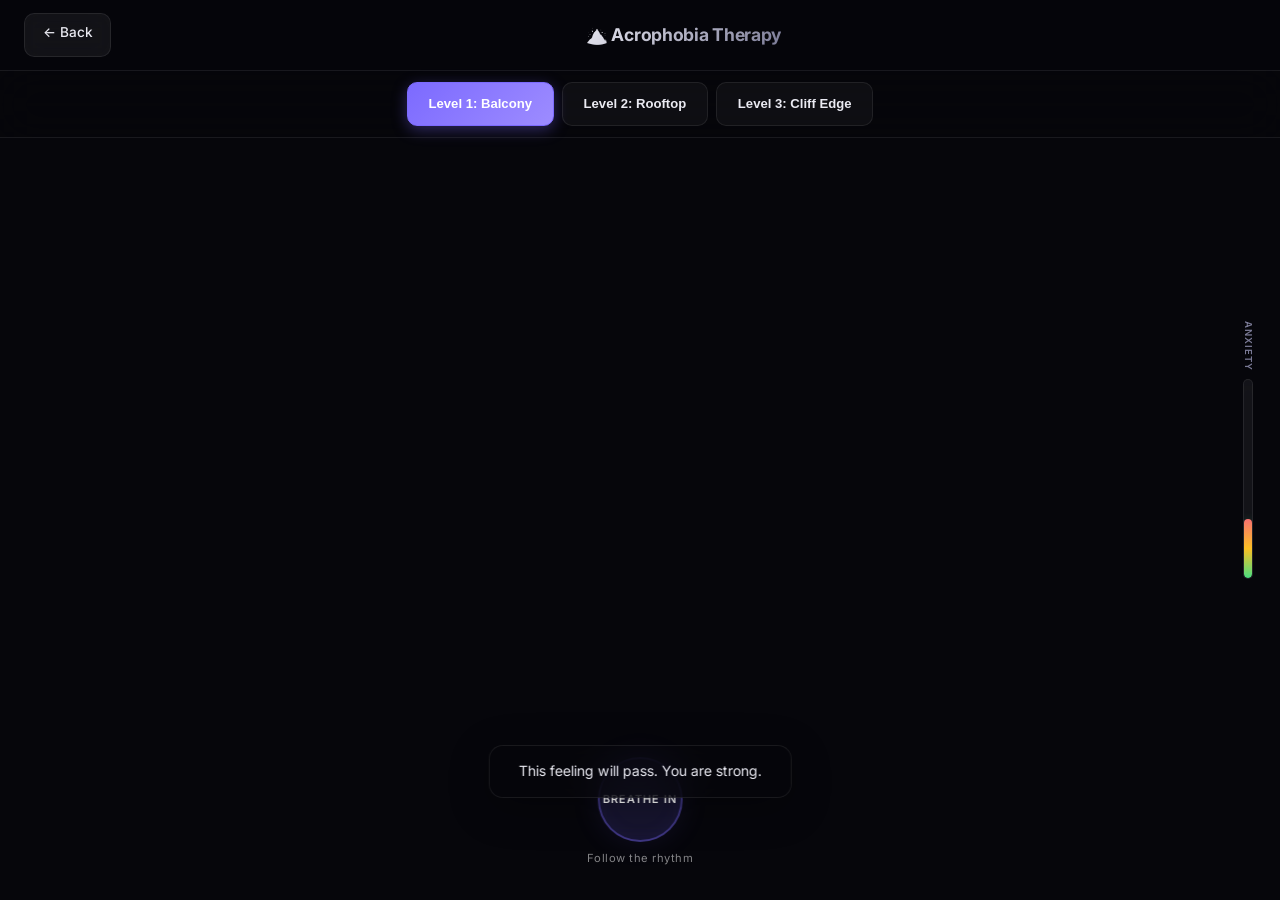
==== acrophobia.html @ 66d3aa43 "Initial commit: PhobiaVR - Premium VR exposure therapy with futuristic UI and extreme fear levels" ====
<!DOCTYPE html>
<html lang="en">
<head>
  <meta charset="UTF-8">
  <meta name="viewport" content="width=device-width, initial-scale=1.0">
  <title>Acrophobia — PhobiaVR</title>
  <script src="https://aframe.io/releases/1.4.2/aframe.min.js"></script>
  <link rel="stylesheet" href="styles.css">
  <link href="https://fonts.googleapis.com/css2?family=Inter:wght@300;400;600;700&display=swap" rel="stylesheet">
</head>
<body>
  <!-- UI Overlay -->
  <div class="scene-ui">
    <div class="scene-header">
      <a href="index.html" class="back-btn">← Back</a>
      <h1>🏔️ Acrophobia Therapy</h1>
      <div></div>
    </div>
    <div class="level-selector">
      <button class="level-btn active" onclick="setLevel(1)">Level 1: Balcony</button>
      <button class="level-btn" onclick="setLevel(2)">Level 2: Rooftop</button>
      <button class="level-btn" onclick="setLevel(3)">Level 3: Cliff Edge</button>
    </div>
  </div>

  <!-- Breathing Guide -->
  <div class="breathing-guide">
    <div class="breath-circle">Breathe In</div>
    <div class="breath-label">Follow the rhythm</div>
  </div>

  <!-- Anxiety Meter -->
  <div class="anxiety-meter">
    <span class="meter-label">Anxiety</span>
    <div class="meter-track">
      <div class="meter-fill" style="height: 30%"></div>
    </div>
  </div>

  <!-- Comfort Message -->
  <div class="comfort-msg" style="opacity: 0;">You're safe here.</div>

  <!-- A-Frame Scene -->
  <a-scene id="vrscene" vr-mode-ui="enabled: true" renderer="antialias: true; precision: medium">
    <!-- Camera -->
    <a-entity id="rig" position="0 1.6 0">
      <a-camera look-controls wasd-controls="acceleration: 20">
        <a-cursor color="#ffa94d" fuse="false" raycaster="far: 100"></a-cursor>
      </a-camera>
    </a-entity>

    <!-- ========== LEVEL 1: Apartment Balcony (low height) ========== -->
    <a-entity id="level1" visible="true">
      <!-- Sky -->
      <a-sky color="#87CEEB"></a-sky>
      <a-light type="ambient" color="#ffffff" intensity="0.7" cast-shadow="false"></a-light>
      <a-light type="directional" position="1 3 2" color="#fffbe0" intensity="1" cast-shadow="true" shadow-mapsize="1024"></a-light>

      <!-- Building the player is on (2nd floor) -->
      <a-box position="0 -1 -1" width="6" height="0.2" depth="4" material="color: #c0a882; roughness: 0.85; metalness: 0; shader: standard"></a-box>
      
      <!-- Balcony railing -->
      <a-box position="0 0 -3" width="6" height="1" depth="0.08" material="color: #555; opacity: 0.8; transparent: true; roughness: 0.4; metalness: 0.6; shader: standard"></a-box>
      <a-cylinder position="-3 0.5 -3" radius="0.03" height="1" material="color: #555"></a-cylinder>
      <a-cylinder position="-2 0.5 -3" radius="0.03" height="1" material="color: #555"></a-cylinder>
      <a-cylinder position="-1 0.5 -3" radius="0.03" height="1" material="color: #555"></a-cylinder>
      <a-cylinder position="0 0.5 -3" radius="0.03" height="1" material="color: #555"></a-cylinder>
      <a-cylinder position="1 0.5 -3" radius="0.03" height="1" material="color: #555"></a-cylinder>
      <a-cylinder position="2 0.5 -3" radius="0.03" height="1" material="color: #555"></a-cylinder>
      <a-cylinder position="3 0.5 -3" radius="0.03" height="1" material="color: #555"></a-cylinder>
      <!-- Top rail -->
      <a-box position="0 1 -3" width="6" height="0.06" depth="0.1" material="color: #555"></a-box>
      
      <!-- Walls behind -->
      <a-box position="0 1.5 1" width="6" height="3" depth="0.2" material="color: #e8dcc8"></a-box>
      <a-box position="-3 1.5 -1" width="0.2" height="3" depth="4" material="color: #e8dcc8"></a-box>
      <a-box position="3 1.5 -1" width="0.2" height="3" depth="4" material="color: #e8dcc8"></a-box>
      
      <!-- Door to inside -->
      <a-box position="-1 1.2 0.9" width="1" height="2.2" depth="0.1" material="color: #8b6f47"></a-box>
      
      <!-- Ground below (2nd floor ~ 5m) -->
      <a-plane position="0 -5 -10" rotation="-90 0 0" width="50" height="50" material="color: #7a9b5a"></a-plane>
      
      <!-- Street below -->
      <a-box position="0 -4.9 -8" width="6" height="0.05" depth="30" material="color: #555"></a-box>
      
      <!-- Opposite building -->
      <a-box position="0 0 -15" width="10" height="12" depth="5" material="color: #d4c4a8"></a-box>
      
      <!-- Trees below -->
      <a-entity position="-4 -3 -6">
        <a-cylinder radius="0.15" height="2" material="color: #6b4c33"></a-cylinder>
        <a-sphere position="0 1.5 0" radius="0.8" material="color: #4a8b3a"></a-sphere>
      </a-entity>
      <a-entity position="4 -3 -8">
        <a-cylinder radius="0.15" height="2" material="color: #6b4c33"></a-cylinder>
        <a-sphere position="0 1.5 0" radius="0.8" material="color: #5a9b4a"></a-sphere>
      </a-entity>
      
      <!-- Balcony plant -->
      <a-entity position="2.5 0 -2.5">
        <a-box width="0.4" height="0.3" depth="0.4" material="color: #8b5a3a"></a-box>
        <a-sphere position="0 0.3 0" radius="0.25" material="color: #3a8b3a"></a-sphere>
      </a-entity>
      
      <a-text value="2nd Floor — Look over the railing gently." 
              position="0 2.5 -2" align="center" color="#ffa94d" scale="0.5 0.5 0.5" face-camera></a-text>
    </a-entity>

    <!-- ========== LEVEL 2: Rooftop (medium height) ========== -->
    <a-entity id="level2" visible="false">
      <!-- Sky -->
      <a-sky color="#6CA6CD"></a-sky>
      <a-light type="ambient" color="#ffffff" intensity="0.6"></a-light>
      <a-light type="directional" position="1 3 2" color="#fffbe0" intensity="0.9"></a-light>
      
      <!-- Wind sound effect (visual indicator) -->
      <a-text value="~ wind ~" position="3 2 -3" color="#88aacc" scale="0.3 0.3 0.3"
              float-anim="amplitude: 0.1; speed: 2000"></a-text>
      
      <!-- Rooftop surface -->
      <a-box position="0 0 0" width="14" height="0.2" depth="14" material="color: #888"></a-box>
      
      <!-- Roof edge (low wall) -->
      <a-box position="0 0.4 -7" width="14" height="0.8" depth="0.3" material="color: #777"></a-box>
      <a-box position="-7 0.4 0" width="0.3" height="0.8" depth="14" material="color: #777"></a-box>
      <a-box position="7 0.4 0" width="0.3" height="0.8" depth="14" material="color: #777"></a-box>
      <a-box position="0 0.4 7" width="14" height="0.8" depth="0.3" material="color: #777"></a-box>
      
      <!-- Roof structures -->
      <a-box position="4 1.5 4" width="2" height="3" depth="2" material="color: #999"></a-box>
      <a-box position="-5 0.8 5" width="3" height="1.6" depth="2" material="color: #aaa"></a-box>
      
      <!-- AC units -->
      <a-box position="3 0.4 2" width="1" height="0.8" depth="0.6" material="color: #bbb"></a-box>
      <a-box position="3 0.4 3.5" width="1" height="0.8" depth="0.6" material="color: #bbb"></a-box>
      
      <!-- City below (30m / ~10 floors) -->
      <a-plane position="0 -30 0" rotation="-90 0 0" width="200" height="200" material="color: #555"></a-plane>
      
      <!-- Surrounding buildings of varying heights -->
      <a-box position="-15 -10 -15" width="8" height="20" depth="8" material="color: #b0a090"></a-box>
      <a-box position="15 -5 -10" width="6" height="25" depth="6" material="color: #a0a0b0"></a-box>
      <a-box position="-10 -15 10" width="7" height="15" depth="7" material="color: #c0b0a0"></a-box>
      <a-box position="12 -8 15" width="9" height="22" depth="8" material="color: #90a0a0"></a-box>
      <a-box position="0 -12 -20" width="10" height="18" depth="6" material="color: #a8a088"></a-box>
      <a-box position="-18 -5 0" width="6" height="25" depth="10" material="color: #b8b098"></a-box>
      
      <!-- Cars far below (tiny) -->
      <a-box position="2 -29.5 -12" width="0.4" height="0.2" depth="0.8" material="color: #cc3333"></a-box>
      <a-box position="3 -29.5 -14" width="0.4" height="0.2" depth="0.8" material="color: #3333cc"></a-box>
      <a-box position="1 -29.5 -16" width="0.4" height="0.2" depth="0.8" material="color: #ffffff"></a-box>
      
      <a-text value="10th Floor Rooftop — Walk to the edge slowly." 
              position="0 2.5 -3" align="center" color="#ffa94d" scale="0.5 0.5 0.5" face-camera></a-text>
    </a-entity>

    <!-- ========== LEVEL 3: Mountain Cliff Edge ========== -->
    <a-entity id="level3" visible="false">
      <!-- Sky with clouds -->
      <a-sky color="#4a8fe7"></a-sky>
      
      <!-- Sun -->
      <a-light type="directional" position="2 5 3" color="#fff8e0" intensity="1"></a-light>
      <a-light type="ambient" color="#8ac" intensity="0.4"></a-light>

      <!-- Clouds -->
      <a-entity position="-10 -10 -30">
        <a-sphere radius="4" material="color: #fff; opacity: 0.6; transparent: true"></a-sphere>
        <a-sphere position="3 0.5 0" radius="3" material="color: #fff; opacity: 0.5; transparent: true"></a-sphere>
        <a-sphere position="-2 -0.5 1" radius="3.5" material="color: #fff; opacity: 0.5; transparent: true"></a-sphere>
      </a-entity>
      <a-entity position="20 -5 -40">
        <a-sphere radius="5" material="color: #fff; opacity: 0.4; transparent: true"></a-sphere>
        <a-sphere position="4 1 0" radius="3.5" material="color: #fff; opacity: 0.4; transparent: true"></a-sphere>
      </a-entity>
      <a-entity position="-25 5 -50" float-anim="amplitude: 1; speed: 8000">
        <a-sphere radius="6" material="color: #fff; opacity: 0.3; transparent: true"></a-sphere>
        <a-sphere position="5 0 2" radius="4" material="color: #fff; opacity: 0.3; transparent: true"></a-sphere>
      </a-entity>
      
      <!-- Cliff surface (the ground you stand on) -->
      <a-box position="0 -0.5 3" width="8" height="1" depth="8" material="color: #8a7a5a"></a-box>
      <a-box position="1 -1.5 4" width="6" height="2" depth="5" material="color: #7a6a4a"></a-box>
      <a-box position="-1 -3 5" width="10" height="5" depth="6" material="color: #6a5a3a"></a-box>
      
      <!-- Cliff edge — drops off sharply -->
      <a-box position="0 -1 -0.5" width="8" height="0.5" depth="1" material="color: #8a7a5a" 
             geometry="primitive: box"></a-box>
      
      <!-- Cliff face going down -->
      <a-box position="0 -50 -2" width="10" height="100" depth="2" material="color: #6a5a3a"></a-box>
      
      <!-- Valley far below -->
      <a-plane position="0 -100 -30" rotation="-90 0 0" width="300" height="300" 
               material="color: #3a6b2a"></a-plane>
      
      <!-- River at bottom -->
      <a-plane position="5 -99.5 -30" rotation="-90 0 0" width="8" height="200" 
               material="color: #4499bb; opacity: 0.8; transparent: true"></a-plane>
      
      <!-- Distant mountains -->
      <a-cone position="-40 -60 -80" radius-bottom="30" height="60" material="color: #5a6a5a"></a-cone>
      <a-cone position="30 -50 -100" radius-bottom="40" height="80" material="color: #4a5a4a"></a-cone>
      <a-cone position="-10 -40 -120" radius-bottom="50" height="100" material="color: #6a7a6a"></a-cone>
      <a-cone position="60 -55 -90" radius-bottom="35" height="70" material="color: #5a6a5a"></a-cone>
      
      <!-- Snow caps -->
      <a-cone position="-40 -35 -80" radius-bottom="12" height="10" material="color: #fff"></a-cone>
      <a-cone position="30 -15 -100" radius-bottom="15" height="12" material="color: #fff"></a-cone>
      <a-cone position="-10 5 -120" radius-bottom="18" height="15" material="color: #fff"></a-cone>
      
      <!-- Small rocks on cliff -->
      <a-sphere position="-2 0.1 2" radius="0.2" material="color: #999"></a-sphere>
      <a-sphere position="1.5 0.1 4" radius="0.3" material="color: #888"></a-sphere>
      <a-sphere position="-3 0.1 5" radius="0.15" material="color: #aaa"></a-sphere>
      
      <!-- Birds in the distance -->
      <a-text value="v" position="-5 10 -20" color="#333" scale="0.5 0.5 0.5"
              float-anim="amplitude: 0.5; speed: 4000"></a-text>
      <a-text value="v" position="-3 12 -25" color="#333" scale="0.4 0.4 0.4"
              float-anim="amplitude: 0.3; speed: 3500"></a-text>
      
      <!-- Wind indicator -->
      <a-text value="≈ strong wind ≈" position="3 2 1" color="#aaccee" scale="0.3 0.3 0.3"
              float-anim="amplitude: 0.2; speed: 1500"></a-text>
      
      <a-text value="Mountain Cliff — 300m above the valley.\nYou're safe. Look down when ready." 
              position="0 3 0" align="center" color="#ffa94d" scale="0.5 0.5 0.5" face-camera></a-text>
    </a-entity>
  </a-scene>

  <script src="shared.js"></script>
  <script>
    function setLevel(num) {
      document.getElementById('level1').setAttribute('visible', num === 1);
      document.getElementById('level2').setAttribute('visible', num === 2);
      document.getElementById('level3').setAttribute('visible', num === 3);

      const rig = document.getElementById('rig');
      if (num === 1) rig.setAttribute('position', '0 1.6 0');
      if (num === 2) rig.setAttribute('position', '0 1.8 0');
      if (num === 3) rig.setAttribute('position', '0 1.6 4');

      document.querySelectorAll('.level-btn').forEach((btn, i) => {
        btn.classList.toggle('active', i === num - 1);
      });
      showComfortMessage();
    }

    window.addEventListener('load', () => {
      initPhobiaScene();
      initVRPhobiaApp();
      setLevel(1);
    });
  </script>
</body>
</html>
---- styles.css ----
/* ============================================
   PhobiaVR — Premium Styles
   Ultra-Realistic with Glassmorphism & Animations
   ============================================ */

*, *::before, *::after {
  margin: 0;
  padding: 0;
  box-sizing: border-box;
}

:root {
  --bg: #06060b;
  --surface: rgba(18, 18, 30, 0.7);
  --surface-solid: #12121e;
  --border: rgba(255, 255, 255, 0.06);
  --border-hover: rgba(255, 255, 255, 0.12);
  --text: #eaeaf2;
  --text-dim: #7a7a96;
  --accent: #7c6aff;
  --accent-light: #9d8cff;
  --accent-glow: rgba(124, 106, 255, 0.35);
  --accent-glow-strong: rgba(124, 106, 255, 0.6);
  --social: #ff6b9d;
  --social-glow: rgba(255, 107, 157, 0.3);
  --acro: #ffa94d;
  --acro-glow: rgba(255, 169, 77, 0.3);
  --aqua: #4dc9f6;
  --aqua-glow: rgba(77, 201, 246, 0.3);
  --nycto: #a78bfa;
  --nycto-glow: rgba(167, 139, 250, 0.3);
  --easy: #4ade80;
  --medium: #fbbf24;
  --hard: #f87171;
  --glass-bg: rgba(14, 14, 24, 0.55);
  --glass-border: rgba(255, 255, 255, 0.08);
  --card-radius: 20px;
  --transition-smooth: cubic-bezier(0.25, 0.46, 0.45, 0.94);
  --transition-bounce: cubic-bezier(0.68, -0.55, 0.265, 1.55);
}

html {
  scroll-behavior: smooth;
}

body {
  font-family: 'Inter', -apple-system, BlinkMacSystemFont, sans-serif;
  background: var(--bg);
  color: var(--text);
  line-height: 1.6;
  overflow-x: hidden;
  -webkit-font-smoothing: antialiased;
  -moz-osx-font-smoothing: grayscale;
}

a {
  color: var(--accent-light);
  text-decoration: none;
  transition: color 0.3s var(--transition-smooth);
}

a:hover {
  color: #fff;
  text-shadow: 0 0 15px var(--accent-glow);
}

/* ---- Particle Canvas ---- */
#particles-canvas {
  position: fixed;
  top: 0;
  left: 0;
  width: 100%;
  height: 100%;
  z-index: 0;
  pointer-events: none;
}

/* ---- Loading Screen ---- */
.loading-screen {
  position: fixed;
  inset: 0;
  z-index: 10000;
  background: var(--bg);
  display: flex;
  flex-direction: column;
  align-items: center;
  justify-content: center;
  transition: opacity 0.8s ease, visibility 0.8s ease;
}

.loading-screen.hidden {
  opacity: 0;
  visibility: hidden;
  pointer-events: none;
}

.loading-spinner {
  width: 48px;
  height: 48px;
  border: 3px solid var(--border);
  border-top-color: var(--accent);
  border-radius: 50%;
  animation: spin 0.8s linear infinite;
}

.loading-text {
  margin-top: 1.2rem;
  color: var(--text-dim);
  font-size: 0.9rem;
  font-weight: 500;
  letter-spacing: 2px;
  text-transform: uppercase;
  animation: loadingPulse 1.5s ease-in-out infinite;
}

@keyframes spin { to { transform: rotate(360deg); } }
@keyframes loadingPulse {
  0%, 100% { opacity: 0.4; }
  50% { opacity: 1; }
}

/* ---- App Container ---- */
.app {
  position: relative;
  z-index: 1;
}

/* ---- Hero ---- */
.hero {
  position: relative;
  min-height: 100vh;
  display: flex;
  align-items: center;
  justify-content: center;
  text-align: center;
  overflow: hidden;
}

.hero-bg {
  position: absolute;
  inset: 0;
  background:
    radial-gradient(ellipse at 20% 50%, rgba(124,106,255,0.12) 0%, transparent 55%),
    radial-gradient(ellipse at 80% 50%, rgba(255,107,157,0.08) 0%, transparent 55%),
    radial-gradient(ellipse at 50% 80%, rgba(77,201,246,0.08) 0%, transparent 55%),
    radial-gradient(circle at 50% 50%, rgba(124,106,255,0.04) 0%, transparent 80%);
  animation: heroPulse 10s ease-in-out infinite alternate;
}

.hero-bg::before {
  content: '';
  position: absolute;
  inset: 0;
  background: 
    conic-gradient(from 0deg at 30% 30%, transparent 0deg, rgba(124,106,255,0.03) 60deg, transparent 120deg),
    conic-gradient(from 180deg at 70% 70%, transparent 0deg, rgba(255,107,157,0.03) 60deg, transparent 120deg);
  animation: heroPulse 15s ease-in-out infinite alternate-reverse;
}

.hero-bg::after {
  content: '';
  position: absolute;
  top: -50%;
  left: -50%;
  width: 200%;
  height: 200%;
  background: radial-gradient(circle at center, transparent 30%, var(--bg) 70%);
  pointer-events: none;
}

@keyframes heroPulse {
  0% { opacity: 0.5; transform: scale(1) rotate(0deg); }
  50% { opacity: 0.8; }
  100% { opacity: 1; transform: scale(1.08) rotate(1deg); }
}

/* Floating orbs in hero */
.hero-orb {
  position: absolute;
  border-radius: 50%;
  filter: blur(60px);
  opacity: 0;
  animation: orbFloat 8s ease-in-out infinite;
}

.hero-orb:nth-child(1) {
  width: 300px;
  height: 300px;
  background: var(--accent);
  top: 20%;
  left: 10%;
  animation-delay: 0s;
  animation-duration: 12s;
}

.hero-orb:nth-child(2) {
  width: 200px;
  height: 200px;
  background: var(--social);
  top: 60%;
  right: 15%;
  animation-delay: 2s;
  animation-duration: 10s;
}

.hero-orb:nth-child(3) {
  width: 250px;
  height: 250px;
  background: var(--aqua);
  bottom: 20%;
  left: 30%;
  animation-delay: 4s;
  animation-duration: 14s;
}

@keyframes orbFloat {
  0%, 100% { opacity: 0.06; transform: translateY(0) scale(1); }
  25% { opacity: 0.1; transform: translateY(-30px) scale(1.1); }
  50% { opacity: 0.08; transform: translateY(-10px) scale(0.95); }
  75% { opacity: 0.12; transform: translateY(-40px) scale(1.05); }
}

.hero-content {
  position: relative;
  z-index: 2;
  max-width: 750px;
  padding: 2rem;
}

.hero-title {
  font-size: clamp(3rem, 7vw, 5rem);
  font-weight: 800;
  letter-spacing: -3px;
  margin-bottom: 0.5rem;
  line-height: 1.1;
  opacity: 0;
  transform: translateY(30px);
  animation: heroFadeUp 1s var(--transition-smooth) 0.3s forwards;
}

.accent {
  background: linear-gradient(135deg, var(--accent) 0%, var(--accent-light) 50%, #c4b5fd 100%);
  -webkit-background-clip: text;
  -webkit-text-fill-color: transparent;
  background-clip: text;
  text-shadow: none;
  position: relative;
}

.accent::after {
  content: 'VR';
  position: absolute;
  left: 0;
  top: 0;
  background: linear-gradient(135deg, var(--accent) 0%, var(--accent-light) 50%, #c4b5fd 100%);
  -webkit-background-clip: text;
  -webkit-text-fill-color: transparent;
  background-clip: text;
  filter: blur(20px);
  opacity: 0.5;
  z-index: -1;
}

.hero-badge {
  display: inline-flex;
  align-items: center;
  gap: 0.5rem;
  padding: 0.4rem 1rem;
  border-radius: 999px;
  background: rgba(124, 106, 255, 0.1);
  border: 1px solid rgba(124, 106, 255, 0.2);
  font-size: 0.8rem;
  font-weight: 600;
  color: var(--accent-light);
  margin-bottom: 1.5rem;
  opacity: 0;
  transform: translateY(20px);
  animation: heroFadeUp 0.8s var(--transition-smooth) 0.1s forwards;
  letter-spacing: 1px;
  text-transform: uppercase;
}

.hero-badge .dot {
  width: 6px;
  height: 6px;
  border-radius: 50%;
  background: var(--easy);
  animation: dotPulse 2s ease-in-out infinite;
}

@keyframes dotPulse {
  0%, 100% { opacity: 0.5; transform: scale(1); }
  50% { opacity: 1; transform: scale(1.3); }
}

.hero-subtitle {
  font-size: clamp(1.1rem, 2.5vw, 1.5rem);
  font-weight: 300;
  color: var(--text-dim);
  margin-bottom: 1.5rem;
  opacity: 0;
  transform: translateY(30px);
  animation: heroFadeUp 1s var(--transition-smooth) 0.5s forwards;
}

.hero-desc {
  font-size: 1.05rem;
  color: var(--text-dim);
  max-width: 520px;
  margin: 0 auto 2.5rem;
  line-height: 1.8;
  opacity: 0;
  transform: translateY(30px);
  animation: heroFadeUp 1s var(--transition-smooth) 0.7s forwards;
}

.scroll-hint {
  color: var(--accent-light);
  font-weight: 600;
  font-size: 0.9rem;
  letter-spacing: 1px;
  opacity: 0;
  animation: heroFadeUp 1s var(--transition-smooth) 0.9s forwards, bounce 2.5s ease-in-out 2s infinite;
  display: inline-flex;
  flex-direction: column;
  align-items: center;
  gap: 0.5rem;
}

.scroll-hint::after {
  content: '';
  width: 1px;
  height: 40px;
  background: linear-gradient(to bottom, var(--accent), transparent);
  animation: scrollLine 2s ease-in-out infinite;
}

@keyframes scrollLine {
  0% { transform: scaleY(0); transform-origin: top; }
  50% { transform: scaleY(1); transform-origin: top; }
  50.1% { transform: scaleY(1); transform-origin: bottom; }
  100% { transform: scaleY(0); transform-origin: bottom; }
}

@keyframes heroFadeUp {
  to { opacity: 1; transform: translateY(0); }
}

@keyframes bounce {
  0%, 100% { transform: translateY(0); }
  50% { transform: translateY(12px); }
}

/* ---- Section Transitions ---- */
.reveal {
  opacity: 0;
  transform: translateY(40px);
  transition: opacity 0.8s var(--transition-smooth), transform 0.8s var(--transition-smooth);
}

.reveal.visible {
  opacity: 1;
  transform: translateY(0);
}

.reveal-delay-1 { transition-delay: 0.1s; }
.reveal-delay-2 { transition-delay: 0.2s; }
.reveal-delay-3 { transition-delay: 0.3s; }
.reveal-delay-4 { transition-delay: 0.4s; }

/* ---- Sessions ---- */
.sessions {
  padding: 5rem 2rem 4rem;
  max-width: 1200px;
  margin: 0 auto;
  text-align: center;
  position: relative;
}

.section-title {
  font-size: clamp(1.8rem, 4vw, 2.5rem);
  font-weight: 800;
  margin-bottom: 0.5rem;
  letter-spacing: -1px;
  background: linear-gradient(135deg, var(--text) 0%, var(--text-dim) 100%);
  -webkit-background-clip: text;
  -webkit-text-fill-color: transparent;
  background-clip: text;
}

.section-desc {
  color: var(--text-dim);
  margin-bottom: 3.5rem;
  font-size: 1.05rem;
  max-width: 500px;
  margin-left: auto;
  margin-right: auto;
}

.card-grid {
  display: grid;
  grid-template-columns: repeat(auto-fit, minmax(280px, 1fr));
  gap: 1.5rem;
}

/* ---- Cards Glassmorphism ---- */
.card {
  background: var(--glass-bg);
  backdrop-filter: blur(20px);
  -webkit-backdrop-filter: blur(20px);
  border: 1px solid var(--glass-border);
  border-radius: var(--card-radius);
  padding: 2rem 1.5rem;
  text-align: left;
  cursor: pointer;
  transition: 
    transform 0.4s var(--transition-smooth), 
    box-shadow 0.4s var(--transition-smooth), 
    border-color 0.4s var(--transition-smooth),
    background 0.4s var(--transition-smooth);
  position: relative;
  overflow: hidden;
}

.card::before {
  content: '';
  position: absolute;
  top: 0;
  left: 0;
  right: 0;
  height: 2px;
  border-radius: var(--card-radius) var(--card-radius) 0 0;
  opacity: 0.8;
  transition: opacity 0.4s ease, height 0.4s ease;
}

.card::after {
  content: '';
  position: absolute;
  top: 0;
  left: 0;
  right: 0;
  bottom: 0;
  border-radius: var(--card-radius);
  opacity: 0;
  transition: opacity 0.5s ease;
  pointer-events: none;
}

.card-social::before { background: linear-gradient(90deg, var(--social), #ff8fb8); }
.card-acro::before { background: linear-gradient(90deg, var(--acro), #ffcc80); }
.card-aqua::before { background: linear-gradient(90deg, var(--aqua), #80ddff); }
.card-nycto::before { background: linear-gradient(90deg, var(--nycto), #c4b5fd); }

.card-social::after { background: radial-gradient(ellipse at top, var(--social-glow), transparent 70%); }
.card-acro::after { background: radial-gradient(ellipse at top, var(--acro-glow), transparent 70%); }
.card-aqua::after { background: radial-gradient(ellipse at top, var(--aqua-glow), transparent 70%); }
.card-nycto::after { background: radial-gradient(ellipse at top, var(--nycto-glow), transparent 70%); }

.card:hover {
  transform: translateY(-8px) scale(1.02);
  background: rgba(22, 22, 38, 0.8);
}

.card:hover::before { height: 3px; opacity: 1; }
.card:hover::after { opacity: 0.15; }

.card-social:hover { 
  border-color: rgba(255, 107, 157, 0.3);
  box-shadow: 0 20px 60px rgba(255, 107, 157, 0.15), 0 0 0 1px rgba(255, 107, 157, 0.1);
}
.card-acro:hover { 
  border-color: rgba(255, 169, 77, 0.3);
  box-shadow: 0 20px 60px rgba(255, 169, 77, 0.15), 0 0 0 1px rgba(255, 169, 77, 0.1);
}
.card-aqua:hover { 
  border-color: rgba(77, 201, 246, 0.3);
  box-shadow: 0 20px 60px rgba(77, 201, 246, 0.15), 0 0 0 1px rgba(77, 201, 246, 0.1);
}
.card-nycto:hover { 
  border-color: rgba(167, 139, 250, 0.3);
  box-shadow: 0 20px 60px rgba(167, 139, 250, 0.15), 0 0 0 1px rgba(167, 139, 250, 0.1);
}

.card .card-shine {
  position: absolute;
  top: -150%;
  left: -150%;
  width: 200%;
  height: 200%;
  background: linear-gradient(
    45deg,
    transparent 40%,
    rgba(255, 255, 255, 0.03) 45%,
    rgba(255, 255, 255, 0.05) 50%,
    rgba(255, 255, 255, 0.03) 55%,
    transparent 60%
  );
  transition: transform 0.6s ease;
  pointer-events: none;
  z-index: 1;
}

.card:hover .card-shine { transform: translate(50%, 50%); }

.card-icon {
  font-size: 2.5rem;
  margin-bottom: 1rem;
  display: inline-block;
  transition: transform 0.4s var(--transition-bounce);
}

.card:hover .card-icon { transform: scale(1.2) rotate(-5deg); }

.card h3 {
  font-size: 1.35rem;
  font-weight: 700;
  margin-bottom: 0.5rem;
  letter-spacing: -0.3px;
  position: relative;
  z-index: 2;
}

.card > p {
  color: var(--text-dim);
  font-size: 0.92rem;
  margin-bottom: 1.2rem;
  line-height: 1.7;
  position: relative;
  z-index: 2;
}

.card-levels {
  display: flex;
  flex-direction: column;
  gap: 0.4rem;
  margin-bottom: 1.5rem;
  position: relative;
  z-index: 2;
}

.level {
  font-size: 0.78rem;
  font-weight: 600;
  padding: 0.3rem 0.7rem;
  border-radius: 8px;
  display: inline-block;
  width: fit-content;
  transition: transform 0.3s ease;
}

.card:hover .level { transform: translateX(4px); }

.level.easy { background: rgba(74,222,128,0.1); color: var(--easy); border: 1px solid rgba(74,222,128,0.15); }
.level.medium { background: rgba(251,191,36,0.1); color: var(--medium); border: 1px solid rgba(251,191,36,0.15); }
.level.hard { background: rgba(248,113,113,0.1); color: var(--hard); border: 1px solid rgba(248,113,113,0.15); }

.card-btn {
  position: relative;
  z-index: 2;
  background: linear-gradient(135deg, var(--accent) 0%, var(--accent-light) 100%);
  color: #fff;
  border: none;
  padding: 0.75rem 1.6rem;
  border-radius: 12px;
  font-size: 0.92rem;
  font-weight: 600;
  cursor: pointer;
  transition: all 0.3s var(--transition-smooth);
  letter-spacing: 0.3px;
  overflow: hidden;
}

.card-btn:hover {
  transform: scale(1.05);
  box-shadow: 0 8px 25px var(--accent-glow);
}

.card-btn:active { transform: scale(0.98); }

/* ---- Info ---- */
.info {
  padding: 5rem 2rem;
  max-width: 1000px;
  margin: 0 auto;
  text-align: center;
}

.info h2 {
  font-size: clamp(1.8rem, 4vw, 2.2rem);
  margin-bottom: 3rem;
  font-weight: 800;
  letter-spacing: -1px;
}

.info-grid {
  display: grid;
  grid-template-columns: repeat(auto-fit, minmax(200px, 1fr));
  gap: 1.5rem;
}

.info-item {
  background: var(--glass-bg);
  backdrop-filter: blur(15px);
  -webkit-backdrop-filter: blur(15px);
  border: 1px solid var(--glass-border);
  border-radius: 16px;
  padding: 2rem 1.5rem;
  transition: transform 0.4s var(--transition-smooth), box-shadow 0.4s var(--transition-smooth), border-color 0.3s ease;
}

.info-item:hover {
  transform: translateY(-5px);
  border-color: var(--border-hover);
  box-shadow: 0 15px 40px rgba(0, 0, 0, 0.3);
}

.info-num {
  width: 44px;
  height: 44px;
  background: linear-gradient(135deg, var(--accent), var(--accent-light));
  color: #fff;
  border-radius: 50%;
  display: flex;
  align-items: center;
  justify-content: center;
  font-weight: 700;
  margin: 0 auto 1.2rem;
  font-size: 1rem;
  box-shadow: 0 4px 15px var(--accent-glow);
}

.info-item h4 {
  margin-bottom: 0.5rem;
  font-size: 1.05rem;
  font-weight: 700;
}

.info-item p {
  color: var(--text-dim);
  font-size: 0.88rem;
  line-height: 1.7;
}

/* ---- Quest Support Box ---- */
.quest-box {
  margin-top: 3rem;
  padding: 2rem;
  background: var(--glass-bg);
  backdrop-filter: blur(15px);
  -webkit-backdrop-filter: blur(15px);
  border: 1px solid rgba(124, 106, 255, 0.15);
  border-radius: 16px;
  text-align: center;
  position: relative;
  overflow: hidden;
}

.quest-box::before {
  content: '';
  position: absolute;
  inset: 0;
  background: radial-gradient(ellipse at center top, var(--accent-glow), transparent 70%);
  opacity: 0.1;
}

.quest-box h3 {
  margin-bottom: 0.7rem;
  font-size: 1.2rem;
  position: relative;
}

.quest-box p {
  color: var(--text-dim);
  font-size: 0.95rem;
  line-height: 1.7;
  position: relative;
}

.quest-box .quest-subtitle {
  margin-top: 1rem;
  font-size: 0.85rem;
  color: var(--text-dim);
  opacity: 0.7;
}

/* ---- Footer ---- */
footer {
  text-align: center;
  padding: 2.5rem;
  color: var(--text-dim);
  font-size: 0.85rem;
  border-top: 1px solid var(--border);
  background: rgba(6, 6, 11, 0.8);
}

footer a {
  color: var(--accent-light);
  font-weight: 500;
}

/* ============================================
   VR Scene Page Styles — Glassmorphism UI
   ============================================ */

.scene-ui {
  position: fixed;
  top: 0;
  left: 0;
  width: 100%;
  z-index: 999;
  pointer-events: none;
}

.scene-header {
  display: flex;
  align-items: center;
  justify-content: space-between;
  padding: 0.8rem 1.5rem;
  background: rgba(6, 6, 11, 0.6);
  backdrop-filter: blur(20px);
  -webkit-backdrop-filter: blur(20px);
  border-bottom: 1px solid var(--glass-border);
  pointer-events: auto;
  animation: slideDown 0.6s var(--transition-smooth) forwards;
}

@keyframes slideDown {
  from { opacity: 0; transform: translateY(-100%); }
  to { opacity: 1; transform: translateY(0); }
}

.scene-header h1 {
  font-size: 1.1rem;
  font-weight: 700;
  letter-spacing: -0.3px;
  background: linear-gradient(135deg, var(--text), var(--text-dim));
  -webkit-background-clip: text;
  -webkit-text-fill-color: transparent;
  background-clip: text;
}

.scene-header .back-btn {
  background: rgba(255,255,255,0.06);
  color: var(--text);
  border: 1px solid var(--glass-border);
  padding: 0.5rem 1.1rem;
  border-radius: 10px;
  font-size: 0.85rem;
  font-weight: 500;
  cursor: pointer;
  text-decoration: none;
  transition: all 0.3s var(--transition-smooth);
  backdrop-filter: blur(10px);
}

.scene-header .back-btn:hover {
  background: rgba(255,255,255,0.12);
  border-color: rgba(255,255,255,0.15);
  transform: translateX(-2px);
}

.level-selector {
  display: flex;
  gap: 0.5rem;
  padding: 0.7rem 1.5rem;
  pointer-events: auto;
  justify-content: center;
  background: rgba(6, 6, 11, 0.5);
  backdrop-filter: blur(20px);
  -webkit-backdrop-filter: blur(20px);
  border-bottom: 1px solid var(--glass-border);
  animation: slideDown 0.6s var(--transition-smooth) 0.1s forwards;
  opacity: 0;
}

.level-btn {
  padding: 0.5rem 1.3rem;
  border-radius: 10px;
  border: 1px solid var(--glass-border);
  background: rgba(255, 255, 255, 0.04);
  color: var(--text);
  font-size: 0.82rem;
  font-weight: 600;
  cursor: pointer;
  transition: all 0.3s var(--transition-smooth);
  position: relative;
  overflow: hidden;
}

.level-btn:hover { 
  background: rgba(255,255,255,0.08);
  border-color: rgba(255,255,255,0.12);
  transform: translateY(-1px);
}

.level-btn.active { 
  background: linear-gradient(135deg, var(--accent), var(--accent-light));
  border-color: var(--accent); 
  box-shadow: 0 4px 15px var(--accent-glow);
  color: #fff;
}

/* ---- Level transition flash ---- */
.level-transition {
  position: fixed;
  inset: 0;
  background: rgba(6, 6, 11, 0.9);
  z-index: 998;
  opacity: 0;
  pointer-events: none;
  transition: opacity 0.4s ease;
}

.level-transition.active { opacity: 1; }

/* ---- Breathing guide Enhanced ---- */
.breathing-guide {
  position: fixed;
  bottom: 2rem;
  left: 50%;
  transform: translateX(-50%);
  z-index: 999;
  text-align: center;
  pointer-events: auto;
  animation: fadeInUp 0.8s var(--transition-smooth) 0.5s forwards;
  opacity: 0;
}

@keyframes fadeInUp {
  to { opacity: 1; }
}

.breath-circle {
  width: 85px;
  height: 85px;
  border-radius: 50%;
  background: rgba(124, 106, 255, 0.15);
  border: 2px solid rgba(124, 106, 255, 0.4);
  display: flex;
  align-items: center;
  justify-content: center;
  margin: 0 auto 0.5rem;
  font-size: 0.7rem;
  font-weight: 600;
  color: #fff;
  animation: breathe 8s ease-in-out infinite;
  backdrop-filter: blur(10px);
  -webkit-backdrop-filter: blur(10px);
  box-shadow: 0 0 30px rgba(124, 106, 255, 0.1), inset 0 0 20px rgba(124, 106, 255, 0.05);
  text-transform: uppercase;
  letter-spacing: 1px;
}

@keyframes breathe {
  0%, 100% { 
    transform: scale(0.8); 
    opacity: 0.5;
    box-shadow: 0 0 20px rgba(124, 106, 255, 0.1);
    border-color: rgba(124, 106, 255, 0.3);
  }
  25% { 
    transform: scale(1.2); 
    opacity: 1;
    box-shadow: 0 0 40px rgba(124, 106, 255, 0.25);
    border-color: rgba(124, 106, 255, 0.6);
  }
  50% { 
    transform: scale(1.2); 
    opacity: 1;
    box-shadow: 0 0 40px rgba(124, 106, 255, 0.25);
    border-color: rgba(124, 106, 255, 0.6);
  }
  75% { 
    transform: scale(0.8); 
    opacity: 0.5;
    box-shadow: 0 0 20px rgba(124, 106, 255, 0.1);
    border-color: rgba(124, 106, 255, 0.3);
  }
}

.breath-label {
  color: rgba(255,255,255,0.5);
  font-size: 0.7rem;
  letter-spacing: 0.5px;
}

/* ---- Anxiety meter Enhanced ---- */
.anxiety-meter {
  position: fixed;
  right: 1.5rem;
  top: 50%;
  transform: translateY(-50%);
  z-index: 999;
  display: flex;
  flex-direction: column;
  align-items: center;
  gap: 0.5rem;
  pointer-events: auto;
  animation: fadeInRight 0.8s var(--transition-smooth) 0.7s forwards;
  opacity: 0;
}

@keyframes fadeInRight {
  from { opacity: 0; transform: translateY(-50%) translateX(20px); }
  to { opacity: 1; transform: translateY(-50%) translateX(0); }
}

.meter-track {
  width: 10px;
  height: 200px;
  background: rgba(255,255,255,0.06);
  border-radius: 8px;
  position: relative;
  overflow: hidden;
  border: 1px solid var(--glass-border);
  backdrop-filter: blur(10px);
}

.meter-fill {
  position: absolute;
  bottom: 0;
  width: 100%;
  background: linear-gradient(to top, var(--easy), var(--medium), var(--hard));
  border-radius: 8px;
  transition: height 0.8s var(--transition-smooth);
  height: 30%;
  box-shadow: 0 0 10px rgba(74, 222, 128, 0.2);
}

.meter-label {
  font-size: 0.6rem;
  color: var(--text-dim);
  writing-mode: vertical-rl;
  text-orientation: mixed;
  letter-spacing: 1px;
  text-transform: uppercase;
  font-weight: 600;
}

/* ---- Comfort message Enhanced ---- */
.comfort-msg {
  position: fixed;
  bottom: 7rem;
  left: 50%;
  transform: translateX(-50%) translateY(10px);
  z-index: 999;
  background: rgba(6, 6, 11, 0.7);
  backdrop-filter: blur(20px);
  -webkit-backdrop-filter: blur(20px);
  padding: 0.9rem 1.8rem;
  border-radius: 14px;
  border: 1px solid var(--glass-border);
  font-size: 0.88rem;
  color: var(--text);
  text-align: center;
  max-width: 420px;
  transition: opacity 0.6s var(--transition-smooth), transform 0.6s var(--transition-smooth);
  box-shadow: 0 10px 40px rgba(0, 0, 0, 0.3);
}

/* ---- Session progress bar ---- */
.session-progress {
  position: fixed;
  bottom: 0;
  left: 0;
  width: 100%;
  z-index: 999;
  pointer-events: none;
}

.progress-bar {
  height: 3px;
  background: linear-gradient(90deg, var(--accent), var(--accent-light));
  transition: width 0.5s var(--transition-smooth);
  box-shadow: 0 0 10px var(--accent-glow);
}

/* ---- Responsive ---- */
@media (max-width: 768px) {
  .hero-title { letter-spacing: -1.5px; }
  .hero-subtitle { font-size: 1.1rem; }
  .card-grid { grid-template-columns: 1fr; gap: 1.2rem; }
  .info-grid { grid-template-columns: 1fr 1fr; }
  
  .level-selector {
    flex-wrap: wrap;
    gap: 0.4rem;
    padding: 0.6rem 1rem;
  }
  
  .level-btn {
    font-size: 0.75rem;
    padding: 0.4rem 0.8rem;
  }
  
  .anxiety-meter { right: 0.8rem; }
  .meter-track { height: 150px; }
}

@media (max-width: 480px) {
  .card-grid { grid-template-columns: 1fr; }
  .info-grid { grid-template-columns: 1fr; }
  .hero-content { padding: 1.5rem; }
  .sessions { padding: 3rem 1.2rem; }
}

@media (prefers-reduced-motion: reduce) {
  *, *::before, *::after {
    animation-duration: 0.01ms !important;
    animation-iteration-count: 1 !important;
    transition-duration: 0.01ms !important;
  }
}

@media (-webkit-min-device-pixel-ratio: 2), (min-resolution: 192dpi) {
  body { -webkit-text-size-adjust: 100%; }
}

.level-btn, .card-btn, .back-btn {
  min-height: 44px;
  min-width: 44px;
  touch-action: manipulation;
}

a-scene {
  image-rendering: crisp-edges;
  image-rendering: pixelated;
}

a-cursor { opacity: 0.8; }

/* ---- Custom Scrollbar ---- */
::-webkit-scrollbar { width: 6px; }
::-webkit-scrollbar-track { background: var(--bg); }
::-webkit-scrollbar-thumb { background: rgba(124, 106, 255, 0.3); border-radius: 3px; }
::-webkit-scrollbar-thumb:hover { background: rgba(124, 106, 255, 0.5); }

/* ---- Selection Color ---- */
::selection {
  background: rgba(124, 106, 255, 0.3);
  color: #fff;
}
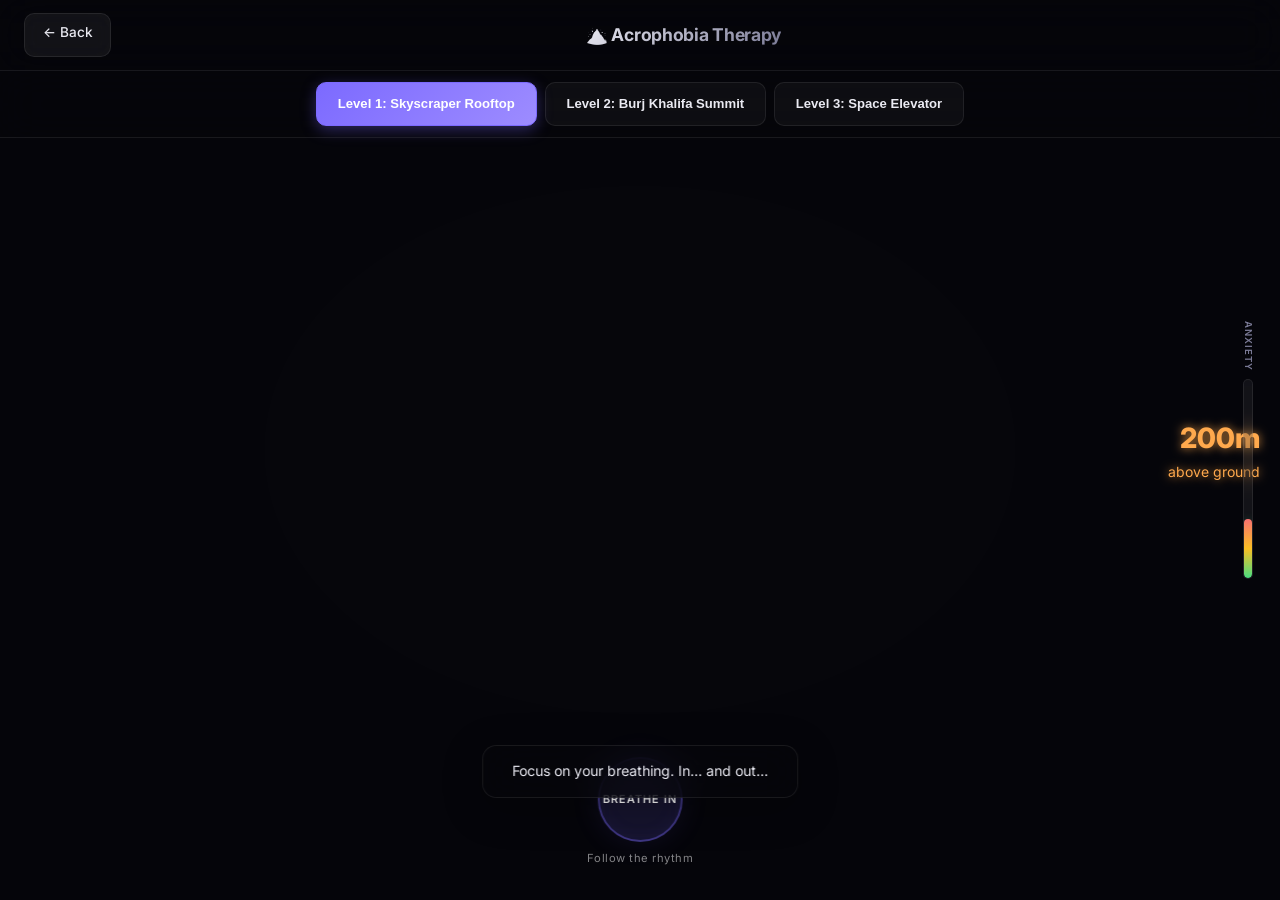
==== commit 775eac40: "Extreme realistic VR scenes: ground-to-space heights, Mariana Trench depth, abandoned asylum darknes" ====
--- a/acrophobia.html
+++ b/acrophobia.html
@@ -7,9 +7,17 @@
   <script src="https://aframe.io/releases/1.4.2/aframe.min.js"></script>
   <link rel="stylesheet" href="styles.css">
   <link href="https://fonts.googleapis.com/css2?family=Inter:wght@300;400;600;700&display=swap" rel="stylesheet">
+  <style>
+    #height-indicator{position:fixed;right:20px;top:50%;transform:translateY(-50%);z-index:100;color:#ffa94d;font-family:Inter,sans-serif;font-size:14px;text-align:right;pointer-events:none;text-shadow:0 0 10px rgba(255,169,77,0.8)}
+    #height-indicator .height-val{font-size:28px;font-weight:800;display:block}
+    #wind-overlay{position:fixed;top:0;left:0;width:100%;height:100%;pointer-events:none;z-index:50;opacity:0;transition:opacity 1s}
+    #vertigo-overlay{position:fixed;top:0;left:0;width:100%;height:100%;pointer-events:none;z-index:49;opacity:0;transition:opacity 2s;background:radial-gradient(ellipse at center,transparent 40%,rgba(0,0,0,0.4) 100%)}
+  </style>
 </head>
 <body>
-  <!-- UI Overlay -->
+  <div id="height-indicator"><span class="height-val" id="alt-display">200m</span>above ground</div>
+  <div id="wind-overlay"></div>
+  <div id="vertigo-overlay"></div>
   <div class="scene-ui">
     <div class="scene-header">
       <a href="index.html" class="back-btn">← Back</a>
@@ -17,243 +25,218 @@
       <div></div>
     </div>
     <div class="level-selector">
-      <button class="level-btn active" onclick="setLevel(1)">Level 1: Balcony</button>
-      <button class="level-btn" onclick="setLevel(2)">Level 2: Rooftop</button>
-      <button class="level-btn" onclick="setLevel(3)">Level 3: Cliff Edge</button>
+      <button class="level-btn active" onclick="setLevel(1)">Level 1: Skyscraper Rooftop</button>
+      <button class="level-btn" onclick="setLevel(2)">Level 2: Burj Khalifa Summit</button>
+      <button class="level-btn" onclick="setLevel(3)">Level 3: Space Elevator</button>
     </div>
   </div>
-
-  <!-- Breathing Guide -->
-  <div class="breathing-guide">
-    <div class="breath-circle">Breathe In</div>
-    <div class="breath-label">Follow the rhythm</div>
-  </div>
-
-  <!-- Anxiety Meter -->
-  <div class="anxiety-meter">
-    <span class="meter-label">Anxiety</span>
-    <div class="meter-track">
-      <div class="meter-fill" style="height: 30%"></div>
-    </div>
-  </div>
-
-  <!-- Comfort Message -->
-  <div class="comfort-msg" style="opacity: 0;">You're safe here.</div>
-
-  <!-- A-Frame Scene -->
-  <a-scene id="vrscene" vr-mode-ui="enabled: true" renderer="antialias: true; precision: medium">
-    <!-- Camera -->
+  <div class="breathing-guide"><div class="breath-circle">Breathe In</div><div class="breath-label">Follow the rhythm</div></div>
+  <div class="anxiety-meter"><span class="meter-label">Anxiety</span><div class="meter-track"><div class="meter-fill" style="height:30%"></div></div></div>
+  <div class="comfort-msg" style="opacity:0;">You are safe here.</div>
+
+  <a-scene id="vrscene" vr-mode-ui="enabled:true" renderer="antialias:true; colorManagement:true; physicallyCorrectLights:true; logarithmicDepthBuffer:true" fog="type:linear; color:#88bbee; near:100; far:800">
     <a-entity id="rig" position="0 1.6 0">
-      <a-camera look-controls wasd-controls="acceleration: 20">
-        <a-cursor color="#ffa94d" fuse="false" raycaster="far: 100"></a-cursor>
+      <a-camera look-controls wasd-controls="acceleration:30">
+        <a-cursor color="#ffa94d" fuse="false" raycaster="far:500"></a-cursor>
       </a-camera>
     </a-entity>
 
-    <!-- ========== LEVEL 1: Apartment Balcony (low height) ========== -->
+    <!-- LEVEL 1: 50-Story Skyscraper 200m -->
     <a-entity id="level1" visible="true">
-      <!-- Sky -->
-      <a-sky color="#87CEEB"></a-sky>
-      <a-light type="ambient" color="#ffffff" intensity="0.7" cast-shadow="false"></a-light>
-      <a-light type="directional" position="1 3 2" color="#fffbe0" intensity="1" cast-shadow="true" shadow-mapsize="1024"></a-light>
-
-      <!-- Building the player is on (2nd floor) -->
-      <a-box position="0 -1 -1" width="6" height="0.2" depth="4" material="color: #c0a882; roughness: 0.85; metalness: 0; shader: standard"></a-box>
-      
-      <!-- Balcony railing -->
-      <a-box position="0 0 -3" width="6" height="1" depth="0.08" material="color: #555; opacity: 0.8; transparent: true; roughness: 0.4; metalness: 0.6; shader: standard"></a-box>
-      <a-cylinder position="-3 0.5 -3" radius="0.03" height="1" material="color: #555"></a-cylinder>
-      <a-cylinder position="-2 0.5 -3" radius="0.03" height="1" material="color: #555"></a-cylinder>
-      <a-cylinder position="-1 0.5 -3" radius="0.03" height="1" material="color: #555"></a-cylinder>
-      <a-cylinder position="0 0.5 -3" radius="0.03" height="1" material="color: #555"></a-cylinder>
-      <a-cylinder position="1 0.5 -3" radius="0.03" height="1" material="color: #555"></a-cylinder>
-      <a-cylinder position="2 0.5 -3" radius="0.03" height="1" material="color: #555"></a-cylinder>
-      <a-cylinder position="3 0.5 -3" radius="0.03" height="1" material="color: #555"></a-cylinder>
-      <!-- Top rail -->
-      <a-box position="0 1 -3" width="6" height="0.06" depth="0.1" material="color: #555"></a-box>
-      
-      <!-- Walls behind -->
-      <a-box position="0 1.5 1" width="6" height="3" depth="0.2" material="color: #e8dcc8"></a-box>
-      <a-box position="-3 1.5 -1" width="0.2" height="3" depth="4" material="color: #e8dcc8"></a-box>
-      <a-box position="3 1.5 -1" width="0.2" height="3" depth="4" material="color: #e8dcc8"></a-box>
-      
-      <!-- Door to inside -->
-      <a-box position="-1 1.2 0.9" width="1" height="2.2" depth="0.1" material="color: #8b6f47"></a-box>
-      
-      <!-- Ground below (2nd floor ~ 5m) -->
-      <a-plane position="0 -5 -10" rotation="-90 0 0" width="50" height="50" material="color: #7a9b5a"></a-plane>
-      
-      <!-- Street below -->
-      <a-box position="0 -4.9 -8" width="6" height="0.05" depth="30" material="color: #555"></a-box>
-      
-      <!-- Opposite building -->
-      <a-box position="0 0 -15" width="10" height="12" depth="5" material="color: #d4c4a8"></a-box>
-      
-      <!-- Trees below -->
-      <a-entity position="-4 -3 -6">
-        <a-cylinder radius="0.15" height="2" material="color: #6b4c33"></a-cylinder>
-        <a-sphere position="0 1.5 0" radius="0.8" material="color: #4a8b3a"></a-sphere>
-      </a-entity>
-      <a-entity position="4 -3 -8">
-        <a-cylinder radius="0.15" height="2" material="color: #6b4c33"></a-cylinder>
-        <a-sphere position="0 1.5 0" radius="0.8" material="color: #5a9b4a"></a-sphere>
-      </a-entity>
-      
-      <!-- Balcony plant -->
-      <a-entity position="2.5 0 -2.5">
-        <a-box width="0.4" height="0.3" depth="0.4" material="color: #8b5a3a"></a-box>
-        <a-sphere position="0 0.3 0" radius="0.25" material="color: #3a8b3a"></a-sphere>
-      </a-entity>
-      
-      <a-text value="2nd Floor — Look over the railing gently." 
-              position="0 2.5 -2" align="center" color="#ffa94d" scale="0.5 0.5 0.5" face-camera></a-text>
-    </a-entity>
-
-    <!-- ========== LEVEL 2: Rooftop (medium height) ========== -->
+      <a-sky color="#5599dd"></a-sky>
+      <a-light type="directional" position="50 80 30" color="#fff5e0" intensity="1.8" cast-shadow="true"></a-light>
+      <a-light type="ambient" color="#88aacc" intensity="0.35"></a-light>
+      <a-light type="hemisphere" color="#87CEEB" groundColor="#444" intensity="0.4"></a-light>
+      <!-- Sun -->
+      <a-sphere position="50 80 30" radius="5" material="color:#fff; emissive:#fff8e0; emissiveIntensity:1; fog:false"></a-sphere>
+      <a-sphere position="50 80 30" radius="12" material="color:#fff8a0; opacity:0.15; transparent:true; fog:false; side:double"></a-sphere>
+      <!-- Rooftop -->
+      <a-box position="0 0 0" width="30" height="0.3" depth="30" material="color:#888; roughness:0.95"></a-box>
+      <!-- Thin railing -->
+      <a-box position="0 0.4 -15" width="30" height="0.8" depth="0.15" material="color:#666; metalness:0.5"></a-box>
+      <a-box position="0 0.4 15" width="30" height="0.8" depth="0.15" material="color:#666; metalness:0.5"></a-box>
+      <a-box position="-15 0.4 0" width="0.15" height="0.8" depth="30" material="color:#666; metalness:0.5"></a-box>
+      <a-box position="15 0.4 0" width="0.15" height="0.8" depth="30" material="color:#666; metalness:0.5"></a-box>
+      <!-- Rooftop structures -->
+      <a-box position="8 1.5 8" width="4" height="3" depth="3" material="color:#777"></a-box>
+      <a-box position="-6 2 10" width="3" height="4" depth="2.5" material="color:#999"></a-box>
+      <a-cylinder position="10 3 -5" radius="0.8" height="4" material="color:#888; metalness:0.3"></a-cylinder>
+      <!-- Building going DOWN -->
+      <a-box position="0 -100 0" width="30" height="200" depth="30" material="color:#556677; metalness:0.3"></a-box>
+      <a-box position="0 -100 -15.1" width="28" height="198" depth="0.1" material="color:#334455; metalness:0.7; opacity:0.8; transparent:true"></a-box>
+      <a-box position="15.1 -100 0" width="0.1" height="198" depth="28" material="color:#334455; metalness:0.7; opacity:0.8; transparent:true"></a-box>
+      <!-- Ground 200m below -->
+      <a-plane position="0 -200 0" rotation="-90 0 0" width="2000" height="2000" material="color:#4a5a3a"></a-plane>
+      <!-- Streets -->
+      <a-box position="0 -199.9 -30" width="10" height="0.05" depth="2000" material="color:#333"></a-box>
+      <a-box position="50 -199.9 0" width="10" height="0.05" depth="2000" material="color:#333"></a-box>
+      <!-- Moving cars (specks) -->
+      <a-box position="1 -199.5 -50" width="0.3" height="0.15" depth="0.6" material="color:#ffcc00" animation="property:position; to:1 -199.5 -20; dur:15000; loop:true"></a-box>
+      <a-box position="3 -199.5 -35" width="0.3" height="0.15" depth="0.6" material="color:#cc2222"></a-box>
+      <a-box position="-2 -199.5 -33" width="0.3" height="0.15" depth="0.6" material="color:#2222cc"></a-box>
+      <!-- City skyline -->
+      <a-box position="-60 -80 -40" width="25" height="240" depth="25" material="color:#667788; metalness:0.6"></a-box>
+      <a-box position="70 -50 -60" width="20" height="300" depth="20" material="color:#556677; metalness:0.6"></a-box>
+      <a-box position="-40 -70 60" width="22" height="260" depth="22" material="color:#778899; metalness:0.6"></a-box>
+      <a-box position="50 -90 50" width="18" height="220" depth="18" material="color:#889999; metalness:0.6"></a-box>
+      <a-box position="-80 -60 -80" width="30" height="280" depth="25" material="color:#5a6a7a; metalness:0.6"></a-box>
+      <!-- Clouds at eye level -->
+      <a-entity position="-80 10 -120" float-anim="amplitude:3; speed:15000">
+        <a-sphere radius="15" material="color:#fff; opacity:0.5; transparent:true; fog:false"></a-sphere>
+        <a-sphere position="12 2 0" radius="10" material="color:#fff; opacity:0.4; transparent:true; fog:false"></a-sphere>
+      </a-entity>
+      <!-- Birds circling below -->
+      <a-entity position="0 -20 -30" animation="property:rotation; from:0 0 0; to:0 360 0; dur:20000; loop:true; easing:linear">
+        <a-text value="v" position="10 0 0" color="#222" scale="0.8 0.8 0.8"></a-text>
+        <a-text value="v" position="-8 2 5" color="#222" scale="0.6 0.6 0.6"></a-text>
+      </a-entity>
+      <!-- Wind streaks -->
+      <a-entity animation="property:position; from:-30 2 -8; to:30 3 -12; dur:4000; loop:true; easing:linear">
+        <a-box width="3" height="0.01" depth="0.01" material="color:#fff; opacity:0.3; transparent:true"></a-box>
+      </a-entity>
+      <a-text value="50th Floor Skyscraper - 200m above the streets.\nLook down over the edge. The cars are specks." position="0 3 -8" align="center" color="#ffa94d" scale="0.7 0.7 0.7" face-camera></a-text>
+    </a-entity>
+
+    <!-- LEVEL 2: Burj Khalifa 828m -->
     <a-entity id="level2" visible="false">
-      <!-- Sky -->
-      <a-sky color="#6CA6CD"></a-sky>
-      <a-light type="ambient" color="#ffffff" intensity="0.6"></a-light>
-      <a-light type="directional" position="1 3 2" color="#fffbe0" intensity="0.9"></a-light>
-      
-      <!-- Wind sound effect (visual indicator) -->
-      <a-text value="~ wind ~" position="3 2 -3" color="#88aacc" scale="0.3 0.3 0.3"
-              float-anim="amplitude: 0.1; speed: 2000"></a-text>
-      
-      <!-- Rooftop surface -->
-      <a-box position="0 0 0" width="14" height="0.2" depth="14" material="color: #888"></a-box>
-      
-      <!-- Roof edge (low wall) -->
-      <a-box position="0 0.4 -7" width="14" height="0.8" depth="0.3" material="color: #777"></a-box>
-      <a-box position="-7 0.4 0" width="0.3" height="0.8" depth="14" material="color: #777"></a-box>
-      <a-box position="7 0.4 0" width="0.3" height="0.8" depth="14" material="color: #777"></a-box>
-      <a-box position="0 0.4 7" width="14" height="0.8" depth="0.3" material="color: #777"></a-box>
-      
-      <!-- Roof structures -->
-      <a-box position="4 1.5 4" width="2" height="3" depth="2" material="color: #999"></a-box>
-      <a-box position="-5 0.8 5" width="3" height="1.6" depth="2" material="color: #aaa"></a-box>
-      
-      <!-- AC units -->
-      <a-box position="3 0.4 2" width="1" height="0.8" depth="0.6" material="color: #bbb"></a-box>
-      <a-box position="3 0.4 3.5" width="1" height="0.8" depth="0.6" material="color: #bbb"></a-box>
-      
-      <!-- City below (30m / ~10 floors) -->
-      <a-plane position="0 -30 0" rotation="-90 0 0" width="200" height="200" material="color: #555"></a-plane>
-      
-      <!-- Surrounding buildings of varying heights -->
-      <a-box position="-15 -10 -15" width="8" height="20" depth="8" material="color: #b0a090"></a-box>
-      <a-box position="15 -5 -10" width="6" height="25" depth="6" material="color: #a0a0b0"></a-box>
-      <a-box position="-10 -15 10" width="7" height="15" depth="7" material="color: #c0b0a0"></a-box>
-      <a-box position="12 -8 15" width="9" height="22" depth="8" material="color: #90a0a0"></a-box>
-      <a-box position="0 -12 -20" width="10" height="18" depth="6" material="color: #a8a088"></a-box>
-      <a-box position="-18 -5 0" width="6" height="25" depth="10" material="color: #b8b098"></a-box>
-      
-      <!-- Cars far below (tiny) -->
-      <a-box position="2 -29.5 -12" width="0.4" height="0.2" depth="0.8" material="color: #cc3333"></a-box>
-      <a-box position="3 -29.5 -14" width="0.4" height="0.2" depth="0.8" material="color: #3333cc"></a-box>
-      <a-box position="1 -29.5 -16" width="0.4" height="0.2" depth="0.8" material="color: #ffffff"></a-box>
-      
-      <a-text value="10th Floor Rooftop — Walk to the edge slowly." 
-              position="0 2.5 -3" align="center" color="#ffa94d" scale="0.5 0.5 0.5" face-camera></a-text>
-    </a-entity>
-
-    <!-- ========== LEVEL 3: Mountain Cliff Edge ========== -->
+      <a-sky color="#2255aa"></a-sky>
+      <a-light type="directional" position="40 60 20" color="#fff8e0" intensity="2.2" cast-shadow="true"></a-light>
+      <a-light type="ambient" color="#6688bb" intensity="0.25"></a-light>
+      <a-light type="hemisphere" color="#4488cc" groundColor="#333" intensity="0.3"></a-light>
+      <!-- Blazing sun -->
+      <a-sphere position="40 60 20" radius="6" material="color:#fff; emissive:#ffffcc; emissiveIntensity:1; fog:false"></a-sphere>
+      <a-sphere position="40 60 20" radius="15" material="color:#ffffaa; opacity:0.1; transparent:true; fog:false; side:double"></a-sphere>
+      <!-- Spire platform -->
+      <a-cylinder position="0 0 0" radius="3" height="0.2" material="color:#aaa; metalness:0.7"></a-cylinder>
+      <a-cylinder position="0 10 0" radius="0.3" height="20" material="color:#ccc; metalness:0.8"></a-cylinder>
+      <!-- Glass railing barely there -->
+      <a-cylinder position="0 0.6 0" radius="3" height="1.2" material="color:#aaccee; opacity:0.15; transparent:true; side:double" open-ended="true"></a-cylinder>
+      <!-- Tower going down 828m -->
+      <a-cylinder position="0 -50 0" radius="4" height="100" material="color:#99aabb; metalness:0.7"></a-cylinder>
+      <a-cylinder position="0 -200 0" radius="8" height="200" material="color:#7788aa; metalness:0.6"></a-cylinder>
+      <a-cylinder position="0 -500 0" radius="15" height="400" material="color:#667799; metalness:0.6"></a-cylinder>
+      <!-- Ground 828m below -->
+      <a-plane position="0 -828 0" rotation="-90 0 0" width="5000" height="5000" material="color:#d4c090"></a-plane>
+      <!-- Dubai buildings below -->
+      <a-box position="80 -780 -100" width="30" height="100" depth="30" material="color:#aab; metalness:0.5"></a-box>
+      <a-box position="-60 -790 80" width="25" height="80" depth="25" material="color:#99a; metalness:0.5"></a-box>
+      <a-box position="120 -770 50" width="20" height="120" depth="20" material="color:#bbc; metalness:0.5"></a-box>
+      <a-box position="-100 -800 -60" width="35" height="60" depth="35" material="color:#aab; metalness:0.5"></a-box>
+      <!-- Ocean -->
+      <a-plane position="0 -828 -600" rotation="-90 0 0" width="3000" height="1500" material="color:#1a6688; metalness:0.5; opacity:0.9; transparent:true"></a-plane>
+      <!-- Clouds FAR BELOW -->
+      <a-entity position="100 -400 -200" float-anim="amplitude:5; speed:25000">
+        <a-sphere radius="30" material="color:#fff; opacity:0.6; transparent:true; fog:false"></a-sphere>
+        <a-sphere position="25 3 5" radius="22" material="color:#fff; opacity:0.5; transparent:true; fog:false"></a-sphere>
+      </a-entity>
+      <a-entity position="-150 -350 100" float-anim="amplitude:4; speed:30000">
+        <a-sphere radius="25" material="color:#fff; opacity:0.5; transparent:true; fog:false"></a-sphere>
+        <a-sphere position="18 2 0" radius="18" material="color:#fff; opacity:0.4; transparent:true; fog:false"></a-sphere>
+      </a-entity>
+      <a-entity position="50 -500 150" float-anim="amplitude:6; speed:20000">
+        <a-sphere radius="35" material="color:#fff; opacity:0.4; transparent:true; fog:false"></a-sphere>
+      </a-entity>
+      <!-- Haze layer -->
+      <a-plane position="0 -600 0" rotation="-90 0 0" width="5000" height="5000" material="color:#aabbcc; opacity:0.15; transparent:true; fog:false"></a-plane>
+      <!-- Violent wind streaks -->
+      <a-entity animation="property:position; from:-40 2 -3; to:40 1 -5; dur:2000; loop:true; easing:linear">
+        <a-box width="5" height="0.01" depth="0.01" material="color:#fff; opacity:0.4; transparent:true"></a-box>
+      </a-entity>
+      <a-entity animation="property:position; from:-35 4 2; to:35 3 0; dur:2500; loop:true; easing:linear">
+        <a-box width="4" height="0.01" depth="0.01" material="color:#fff; opacity:0.3; transparent:true"></a-box>
+      </a-entity>
+      <a-entity animation="property:position; from:-45 1 5; to:45 2 3; dur:1800; loop:true; easing:linear">
+        <a-box width="6" height="0.01" depth="0.01" material="color:#fff; opacity:0.25; transparent:true"></a-box>
+      </a-entity>
+      <a-text value="Burj Khalifa Summit - 828 METERS above Dubai.\nClouds are BELOW you. The ground is almost invisible.\nThe wind screams past you." position="0 3 -2" align="center" color="#ffa94d" scale="0.5 0.5 0.5" face-camera></a-text>
+    </a-entity>
+
+    <!-- LEVEL 3: Space Elevator 100km -->
     <a-entity id="level3" visible="false">
-      <!-- Sky with clouds -->
-      <a-sky color="#4a8fe7"></a-sky>
-      
-      <!-- Sun -->
-      <a-light type="directional" position="2 5 3" color="#fff8e0" intensity="1"></a-light>
-      <a-light type="ambient" color="#8ac" intensity="0.4"></a-light>
-
-      <!-- Clouds -->
-      <a-entity position="-10 -10 -30">
-        <a-sphere radius="4" material="color: #fff; opacity: 0.6; transparent: true"></a-sphere>
-        <a-sphere position="3 0.5 0" radius="3" material="color: #fff; opacity: 0.5; transparent: true"></a-sphere>
-        <a-sphere position="-2 -0.5 1" radius="3.5" material="color: #fff; opacity: 0.5; transparent: true"></a-sphere>
-      </a-entity>
-      <a-entity position="20 -5 -40">
-        <a-sphere radius="5" material="color: #fff; opacity: 0.4; transparent: true"></a-sphere>
-        <a-sphere position="4 1 0" radius="3.5" material="color: #fff; opacity: 0.4; transparent: true"></a-sphere>
-      </a-entity>
-      <a-entity position="-25 5 -50" float-anim="amplitude: 1; speed: 8000">
-        <a-sphere radius="6" material="color: #fff; opacity: 0.3; transparent: true"></a-sphere>
-        <a-sphere position="5 0 2" radius="4" material="color: #fff; opacity: 0.3; transparent: true"></a-sphere>
-      </a-entity>
-      
-      <!-- Cliff surface (the ground you stand on) -->
-      <a-box position="0 -0.5 3" width="8" height="1" depth="8" material="color: #8a7a5a"></a-box>
-      <a-box position="1 -1.5 4" width="6" height="2" depth="5" material="color: #7a6a4a"></a-box>
-      <a-box position="-1 -3 5" width="10" height="5" depth="6" material="color: #6a5a3a"></a-box>
-      
-      <!-- Cliff edge — drops off sharply -->
-      <a-box position="0 -1 -0.5" width="8" height="0.5" depth="1" material="color: #8a7a5a" 
-             geometry="primitive: box"></a-box>
-      
-      <!-- Cliff face going down -->
-      <a-box position="0 -50 -2" width="10" height="100" depth="2" material="color: #6a5a3a"></a-box>
-      
-      <!-- Valley far below -->
-      <a-plane position="0 -100 -30" rotation="-90 0 0" width="300" height="300" 
-               material="color: #3a6b2a"></a-plane>
-      
-      <!-- River at bottom -->
-      <a-plane position="5 -99.5 -30" rotation="-90 0 0" width="8" height="200" 
-               material="color: #4499bb; opacity: 0.8; transparent: true"></a-plane>
-      
-      <!-- Distant mountains -->
-      <a-cone position="-40 -60 -80" radius-bottom="30" height="60" material="color: #5a6a5a"></a-cone>
-      <a-cone position="30 -50 -100" radius-bottom="40" height="80" material="color: #4a5a4a"></a-cone>
-      <a-cone position="-10 -40 -120" radius-bottom="50" height="100" material="color: #6a7a6a"></a-cone>
-      <a-cone position="60 -55 -90" radius-bottom="35" height="70" material="color: #5a6a5a"></a-cone>
-      
-      <!-- Snow caps -->
-      <a-cone position="-40 -35 -80" radius-bottom="12" height="10" material="color: #fff"></a-cone>
-      <a-cone position="30 -15 -100" radius-bottom="15" height="12" material="color: #fff"></a-cone>
-      <a-cone position="-10 5 -120" radius-bottom="18" height="15" material="color: #fff"></a-cone>
-      
-      <!-- Small rocks on cliff -->
-      <a-sphere position="-2 0.1 2" radius="0.2" material="color: #999"></a-sphere>
-      <a-sphere position="1.5 0.1 4" radius="0.3" material="color: #888"></a-sphere>
-      <a-sphere position="-3 0.1 5" radius="0.15" material="color: #aaa"></a-sphere>
-      
-      <!-- Birds in the distance -->
-      <a-text value="v" position="-5 10 -20" color="#333" scale="0.5 0.5 0.5"
-              float-anim="amplitude: 0.5; speed: 4000"></a-text>
-      <a-text value="v" position="-3 12 -25" color="#333" scale="0.4 0.4 0.4"
-              float-anim="amplitude: 0.3; speed: 3500"></a-text>
-      
-      <!-- Wind indicator -->
-      <a-text value="≈ strong wind ≈" position="3 2 1" color="#aaccee" scale="0.3 0.3 0.3"
-              float-anim="amplitude: 0.2; speed: 1500"></a-text>
-      
-      <a-text value="Mountain Cliff — 300m above the valley.\nYou're safe. Look down when ready." 
-              position="0 3 0" align="center" color="#ffa94d" scale="0.5 0.5 0.5" face-camera></a-text>
+      <a-sky color="#000005"></a-sky>
+      <a-light type="directional" position="100 50 -50" color="#ffffff" intensity="3" cast-shadow="true"></a-light>
+      <a-light type="ambient" color="#112244" intensity="0.1"></a-light>
+      <!-- Raw sun in space -->
+      <a-sphere position="100 50 -50" radius="8" material="color:#fff; emissive:#ffffff; emissiveIntensity:1; fog:false"></a-sphere>
+      <a-sphere position="100 50 -50" radius="20" material="color:#ffffdd; opacity:0.08; transparent:true; fog:false; side:double"></a-sphere>
+      <a-sphere position="100 50 -50" radius="35" material="color:#ffffaa; opacity:0.03; transparent:true; fog:false; side:double"></a-sphere>
+      <!-- Glass platform -->
+      <a-cylinder position="0 0 0" radius="4" height="0.15" material="color:#88aacc; opacity:0.3; transparent:true; metalness:0.8; side:double"></a-cylinder>
+      <!-- Thin cable railing -->
+      <a-torus position="0 1 0" radius="4" radius-tubular="0.02" material="color:#ccc; metalness:0.9" rotation="90 0 0"></a-torus>
+      <a-cylinder position="4 0.5 0" radius="0.02" height="1" material="color:#ccc; metalness:0.9"></a-cylinder>
+      <a-cylinder position="-4 0.5 0" radius="0.02" height="1" material="color:#ccc; metalness:0.9"></a-cylinder>
+      <a-cylinder position="0 0.5 4" radius="0.02" height="1" material="color:#ccc; metalness:0.9"></a-cylinder>
+      <a-cylinder position="0 0.5 -4" radius="0.02" height="1" material="color:#ccc; metalness:0.9"></a-cylinder>
+      <a-cylinder position="2.83 0.5 2.83" radius="0.02" height="1" material="color:#ccc; metalness:0.9"></a-cylinder>
+      <a-cylinder position="-2.83 0.5 2.83" radius="0.02" height="1" material="color:#ccc; metalness:0.9"></a-cylinder>
+      <a-cylinder position="2.83 0.5 -2.83" radius="0.02" height="1" material="color:#ccc; metalness:0.9"></a-cylinder>
+      <a-cylinder position="-2.83 0.5 -2.83" radius="0.02" height="1" material="color:#ccc; metalness:0.9"></a-cylinder>
+      <!-- Cable to infinity -->
+      <a-cylinder position="0 250 0" radius="0.1" height="500" material="color:#aaa; metalness:0.9"></a-cylinder>
+      <a-cylinder position="0 -500 0" radius="0.1" height="1000" material="color:#aaa; metalness:0.9"></a-cylinder>
+      <!-- EARTH below with curvature -->
+      <a-sphere position="0 -6471 0" radius="6371" material="color:#1a5588; fog:false"></a-sphere>
+      <a-sphere position="30 -6470 -20" radius="80" material="color:#3a7a3a; opacity:0.8; transparent:true; fog:false"></a-sphere>
+      <a-sphere position="-50 -6470 40" radius="60" material="color:#4a8a2a; opacity:0.7; transparent:true; fog:false"></a-sphere>
+      <a-sphere position="10 -6470 60" radius="45" material="color:#d4c090; opacity:0.6; transparent:true; fog:false"></a-sphere>
+      <!-- Cloud layer -->
+      <a-sphere position="0 -6360 0" radius="6362" material="color:#ffffff; opacity:0.2; transparent:true; fog:false"></a-sphere>
+      <!-- Atmosphere glow -->
+      <a-sphere position="0 -6471 0" radius="6381" material="color:#4488ff; opacity:0.08; transparent:true; fog:false; side:back"></a-sphere>
+      <a-sphere position="0 -6471 0" radius="6385" material="color:#2266dd; opacity:0.05; transparent:true; fog:false; side:back"></a-sphere>
+      <!-- Stars everywhere -->
+      <a-sphere position="50 40 -80" radius="0.15" material="color:#fff; emissive:#fff; emissiveIntensity:1; fog:false"></a-sphere>
+      <a-sphere position="-70 60 -50" radius="0.1" material="color:#fff; emissive:#fff; emissiveIntensity:1; fog:false"></a-sphere>
+      <a-sphere position="30 80 40" radius="0.12" material="color:#fff; emissive:#fff; emissiveIntensity:1; fog:false"></a-sphere>
+      <a-sphere position="-40 30 70" radius="0.08" material="color:#ffd; emissive:#ffd; emissiveIntensity:1; fog:false"></a-sphere>
+      <a-sphere position="80 55 -20" radius="0.13" material="color:#fff; emissive:#fff; emissiveIntensity:1; fog:false"></a-sphere>
+      <a-sphere position="-20 90 -60" radius="0.09" material="color:#ddf; emissive:#ddf; emissiveIntensity:1; fog:false"></a-sphere>
+      <a-sphere position="60 20 60" radius="0.11" material="color:#fff; emissive:#fff; emissiveIntensity:1; fog:false"></a-sphere>
+      <a-sphere position="-80 45 25" radius="0.14" material="color:#ffd; emissive:#ffd; emissiveIntensity:1; fog:false"></a-sphere>
+      <a-sphere position="10 70 -90" radius="0.1" material="color:#fff; emissive:#fff; emissiveIntensity:1; fog:false"></a-sphere>
+      <a-sphere position="-55 85 -35" radius="0.07" material="color:#ddf; emissive:#ddf; emissiveIntensity:1; fog:false"></a-sphere>
+      <a-sphere position="45 15 -70" radius="0.16" material="color:#fff; emissive:#fff; emissiveIntensity:1; fog:false"></a-sphere>
+      <a-sphere position="-30 50 80" radius="0.08" material="color:#ffd; emissive:#ffd; emissiveIntensity:1; fog:false"></a-sphere>
+      <a-sphere position="90 75 10" radius="0.12" material="color:#fff; emissive:#fff; emissiveIntensity:1; fog:false"></a-sphere>
+      <a-sphere position="-65 25 -55" radius="0.1" material="color:#fff; emissive:#fff; emissiveIntensity:1; fog:false"></a-sphere>
+      <a-sphere position="25 95 30" radius="0.09" material="color:#ddf; emissive:#ddf; emissiveIntensity:1; fog:false"></a-sphere>
+      <a-sphere position="-45 65 45" radius="0.13" material="color:#fff; emissive:#fff; emissiveIntensity:1; fog:false"></a-sphere>
+      <a-sphere position="75 10 -40" radius="0.11" material="color:#ffd; emissive:#ffd; emissiveIntensity:1; fog:false"></a-sphere>
+      <a-sphere position="-15 80 -80" radius="0.08" material="color:#fff; emissive:#fff; emissiveIntensity:1; fog:false"></a-sphere>
+      <a-sphere position="55 50 55" radius="0.15" material="color:#fff; emissive:#fff; emissiveIntensity:1; fog:false"></a-sphere>
+      <a-sphere position="-85 35 -15" radius="0.1" material="color:#ddf; emissive:#ddf; emissiveIntensity:1; fog:false"></a-sphere>
+      <!-- Moon -->
+      <a-sphere position="-200 80 -300" radius="15" material="color:#ddd; emissive:#aaa; emissiveIntensity:0.2; fog:false"></a-sphere>
+      <!-- Satellite passing -->
+      <a-entity animation="property:position; from:60 10 -80; to:-60 15 80; dur:30000; loop:true; easing:linear">
+        <a-box width="0.5" height="0.1" depth="0.1" material="color:#ccc; metalness:0.9; fog:false"></a-box>
+        <a-box position="-0.5 0 0" width="0.8" height="0.01" depth="0.3" material="color:#224488; metalness:0.8; fog:false"></a-box>
+        <a-box position="0.5 0 0" width="0.8" height="0.01" depth="0.3" material="color:#224488; metalness:0.8; fog:false"></a-box>
+      </a-entity>
+      <a-text value="SPACE ELEVATOR - 100km above Earth.\nYou see the curvature of the planet.\nGlass floor reveals the infinite void below.\nNo ground. Only the abyss." position="0 3 -3" align="center" color="#ffa94d" scale="0.45 0.45 0.45" face-camera></a-text>
     </a-entity>
   </a-scene>
 
   <script src="shared.js"></script>
   <script>
+    var altitudes = { 1: '200m', 2: '828m', 3: '100km' };
     function setLevel(num) {
       document.getElementById('level1').setAttribute('visible', num === 1);
       document.getElementById('level2').setAttribute('visible', num === 2);
       document.getElementById('level3').setAttribute('visible', num === 3);
-
-      const rig = document.getElementById('rig');
-      if (num === 1) rig.setAttribute('position', '0 1.6 0');
-      if (num === 2) rig.setAttribute('position', '0 1.8 0');
-      if (num === 3) rig.setAttribute('position', '0 1.6 4');
-
-      document.querySelectorAll('.level-btn').forEach((btn, i) => {
-        btn.classList.toggle('active', i === num - 1);
-      });
+      var rig = document.getElementById('rig');
+      var scene = document.getElementById('vrscene');
+      var wind = document.getElementById('wind-overlay');
+      var vertigo = document.getElementById('vertigo-overlay');
+      if (num === 1) { rig.setAttribute('position','0 1.6 8'); scene.setAttribute('fog','type:linear; color:#88bbee; near:100; far:800'); wind.style.opacity='0.3'; vertigo.style.opacity='0.2'; }
+      if (num === 2) { rig.setAttribute('position','0 1.6 0'); scene.setAttribute('fog','type:linear; color:#6688bb; near:200; far:1500'); wind.style.opacity='0.6'; vertigo.style.opacity='0.5'; }
+      if (num === 3) { rig.setAttribute('position','0 1.6 0'); scene.setAttribute('fog','type:linear; color:#000005; near:500; far:10000'); wind.style.opacity='0'; vertigo.style.opacity='0.7'; }
+      document.getElementById('alt-display').textContent = altitudes[num];
+      document.querySelectorAll('.level-btn').forEach(function(btn, i) { btn.classList.toggle('active', i === num - 1); });
       showComfortMessage();
     }
-
-    window.addEventListener('load', () => {
-      initPhobiaScene();
-      initVRPhobiaApp();
-      setLevel(1);
-    });
+    window.addEventListener('load', function() { initPhobiaScene(); initVRPhobiaApp(); setLevel(1); });
   </script>
 </body>
 </html>
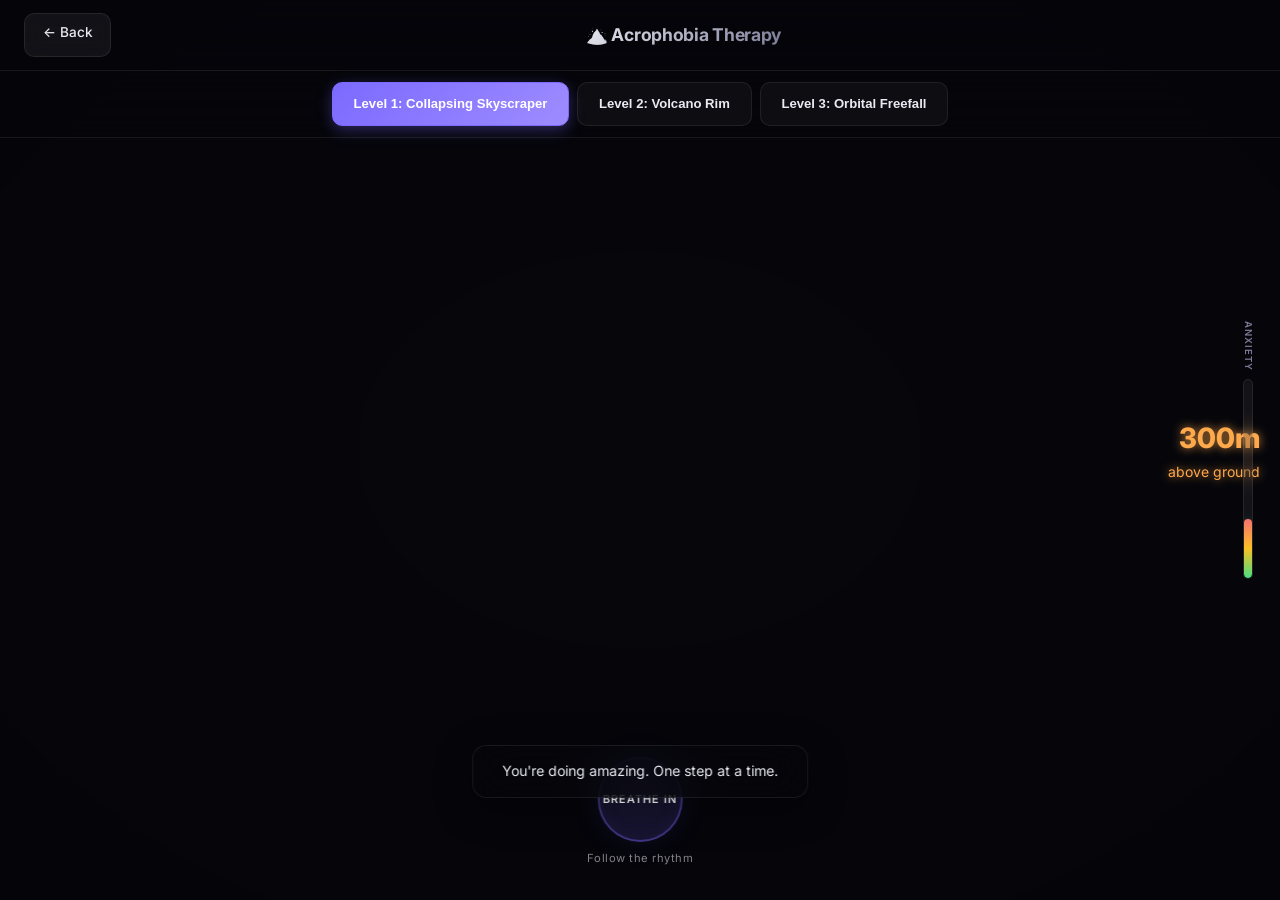
==== commit 93be30bc: "Complete overhaul: vast realistic extreme VR worlds - Collapsing Skyscraper/Volcano/Space Station, T" ====
--- a/acrophobia.html
+++ b/acrophobia.html
@@ -11,11 +11,12 @@
     #height-indicator{position:fixed;right:20px;top:50%;transform:translateY(-50%);z-index:100;color:#ffa94d;font-family:Inter,sans-serif;font-size:14px;text-align:right;pointer-events:none;text-shadow:0 0 10px rgba(255,169,77,0.8)}
     #height-indicator .height-val{font-size:28px;font-weight:800;display:block}
     #wind-overlay{position:fixed;top:0;left:0;width:100%;height:100%;pointer-events:none;z-index:50;opacity:0;transition:opacity 1s}
-    #vertigo-overlay{position:fixed;top:0;left:0;width:100%;height:100%;pointer-events:none;z-index:49;opacity:0;transition:opacity 2s;background:radial-gradient(ellipse at center,transparent 40%,rgba(0,0,0,0.4) 100%)}
+    #vertigo-overlay{position:fixed;top:0;left:0;width:100%;height:100%;pointer-events:none;z-index:49;opacity:0;transition:opacity 2s;background:radial-gradient(ellipse at center,transparent 30%,rgba(0,0,0,0.5) 100%)}
+    @keyframes screenShake{0%{transform:translate(0,0)}25%{transform:translate(-3px,2px)}50%{transform:translate(2px,-3px)}75%{transform:translate(-2px,3px)}100%{transform:translate(0,0)}}
   </style>
 </head>
 <body>
-  <div id="height-indicator"><span class="height-val" id="alt-display">200m</span>above ground</div>
+  <div id="height-indicator"><span class="height-val" id="alt-display">300m</span>above ground</div>
   <div id="wind-overlay"></div>
   <div id="vertigo-overlay"></div>
   <div class="scene-ui">
@@ -25,167 +26,319 @@
       <div></div>
     </div>
     <div class="level-selector">
-      <button class="level-btn active" onclick="setLevel(1)">Level 1: Skyscraper Rooftop</button>
-      <button class="level-btn" onclick="setLevel(2)">Level 2: Burj Khalifa Summit</button>
-      <button class="level-btn" onclick="setLevel(3)">Level 3: Space Elevator</button>
+      <button class="level-btn active" onclick="setLevel(1)">Level 1: Collapsing Skyscraper</button>
+      <button class="level-btn" onclick="setLevel(2)">Level 2: Volcano Rim</button>
+      <button class="level-btn" onclick="setLevel(3)">Level 3: Orbital Freefall</button>
     </div>
   </div>
   <div class="breathing-guide"><div class="breath-circle">Breathe In</div><div class="breath-label">Follow the rhythm</div></div>
   <div class="anxiety-meter"><span class="meter-label">Anxiety</span><div class="meter-track"><div class="meter-fill" style="height:30%"></div></div></div>
   <div class="comfort-msg" style="opacity:0;">You are safe here.</div>
 
-  <a-scene id="vrscene" vr-mode-ui="enabled:true" renderer="antialias:true; colorManagement:true; physicallyCorrectLights:true; logarithmicDepthBuffer:true" fog="type:linear; color:#88bbee; near:100; far:800">
+  <a-scene id="vrscene" vr-mode-ui="enabled:true" renderer="antialias:true; colorManagement:true; physicallyCorrectLights:true; logarithmicDepthBuffer:true" fog="type:linear; color:#8899aa; near:80; far:600">
     <a-entity id="rig" position="0 1.6 0">
       <a-camera look-controls wasd-controls="acceleration:30">
         <a-cursor color="#ffa94d" fuse="false" raycaster="far:500"></a-cursor>
       </a-camera>
     </a-entity>
 
-    <!-- LEVEL 1: 50-Story Skyscraper 200m -->
+    <!-- ======= LEVEL 1: Collapsing Skyscraper 300m ======= -->
     <a-entity id="level1" visible="true">
-      <a-sky color="#5599dd"></a-sky>
-      <a-light type="directional" position="50 80 30" color="#fff5e0" intensity="1.8" cast-shadow="true"></a-light>
-      <a-light type="ambient" color="#88aacc" intensity="0.35"></a-light>
-      <a-light type="hemisphere" color="#87CEEB" groundColor="#444" intensity="0.4"></a-light>
-      <!-- Sun -->
-      <a-sphere position="50 80 30" radius="5" material="color:#fff; emissive:#fff8e0; emissiveIntensity:1; fog:false"></a-sphere>
-      <a-sphere position="50 80 30" radius="12" material="color:#fff8a0; opacity:0.15; transparent:true; fog:false; side:double"></a-sphere>
-      <!-- Rooftop -->
-      <a-box position="0 0 0" width="30" height="0.3" depth="30" material="color:#888; roughness:0.95"></a-box>
-      <!-- Thin railing -->
-      <a-box position="0 0.4 -15" width="30" height="0.8" depth="0.15" material="color:#666; metalness:0.5"></a-box>
-      <a-box position="0 0.4 15" width="30" height="0.8" depth="0.15" material="color:#666; metalness:0.5"></a-box>
-      <a-box position="-15 0.4 0" width="0.15" height="0.8" depth="30" material="color:#666; metalness:0.5"></a-box>
-      <a-box position="15 0.4 0" width="0.15" height="0.8" depth="30" material="color:#666; metalness:0.5"></a-box>
-      <!-- Rooftop structures -->
-      <a-box position="8 1.5 8" width="4" height="3" depth="3" material="color:#777"></a-box>
-      <a-box position="-6 2 10" width="3" height="4" depth="2.5" material="color:#999"></a-box>
-      <a-cylinder position="10 3 -5" radius="0.8" height="4" material="color:#888; metalness:0.3"></a-cylinder>
-      <!-- Building going DOWN -->
-      <a-box position="0 -100 0" width="30" height="200" depth="30" material="color:#556677; metalness:0.3"></a-box>
-      <a-box position="0 -100 -15.1" width="28" height="198" depth="0.1" material="color:#334455; metalness:0.7; opacity:0.8; transparent:true"></a-box>
-      <a-box position="15.1 -100 0" width="0.1" height="198" depth="28" material="color:#334455; metalness:0.7; opacity:0.8; transparent:true"></a-box>
-      <!-- Ground 200m below -->
-      <a-plane position="0 -200 0" rotation="-90 0 0" width="2000" height="2000" material="color:#4a5a3a"></a-plane>
-      <!-- Streets -->
-      <a-box position="0 -199.9 -30" width="10" height="0.05" depth="2000" material="color:#333"></a-box>
-      <a-box position="50 -199.9 0" width="10" height="0.05" depth="2000" material="color:#333"></a-box>
-      <!-- Moving cars (specks) -->
-      <a-box position="1 -199.5 -50" width="0.3" height="0.15" depth="0.6" material="color:#ffcc00" animation="property:position; to:1 -199.5 -20; dur:15000; loop:true"></a-box>
-      <a-box position="3 -199.5 -35" width="0.3" height="0.15" depth="0.6" material="color:#cc2222"></a-box>
-      <a-box position="-2 -199.5 -33" width="0.3" height="0.15" depth="0.6" material="color:#2222cc"></a-box>
-      <!-- City skyline -->
-      <a-box position="-60 -80 -40" width="25" height="240" depth="25" material="color:#667788; metalness:0.6"></a-box>
-      <a-box position="70 -50 -60" width="20" height="300" depth="20" material="color:#556677; metalness:0.6"></a-box>
-      <a-box position="-40 -70 60" width="22" height="260" depth="22" material="color:#778899; metalness:0.6"></a-box>
-      <a-box position="50 -90 50" width="18" height="220" depth="18" material="color:#889999; metalness:0.6"></a-box>
-      <a-box position="-80 -60 -80" width="30" height="280" depth="25" material="color:#5a6a7a; metalness:0.6"></a-box>
-      <!-- Clouds at eye level -->
-      <a-entity position="-80 10 -120" float-anim="amplitude:3; speed:15000">
-        <a-sphere radius="15" material="color:#fff; opacity:0.5; transparent:true; fog:false"></a-sphere>
-        <a-sphere position="12 2 0" radius="10" material="color:#fff; opacity:0.4; transparent:true; fog:false"></a-sphere>
-      </a-entity>
-      <!-- Birds circling below -->
-      <a-entity position="0 -20 -30" animation="property:rotation; from:0 0 0; to:0 360 0; dur:20000; loop:true; easing:linear">
-        <a-text value="v" position="10 0 0" color="#222" scale="0.8 0.8 0.8"></a-text>
-        <a-text value="v" position="-8 2 5" color="#222" scale="0.6 0.6 0.6"></a-text>
-      </a-entity>
-      <!-- Wind streaks -->
-      <a-entity animation="property:position; from:-30 2 -8; to:30 3 -12; dur:4000; loop:true; easing:linear">
-        <a-box width="3" height="0.01" depth="0.01" material="color:#fff; opacity:0.3; transparent:true"></a-box>
-      </a-entity>
-      <a-text value="50th Floor Skyscraper - 200m above the streets.\nLook down over the edge. The cars are specks." position="0 3 -8" align="center" color="#ffa94d" scale="0.7 0.7 0.7" face-camera></a-text>
+      <a-sky color="#778899"></a-sky>
+      <a-light type="directional" position="40 60 20" color="#fff5e0" intensity="1.5" cast-shadow="true"></a-light>
+      <a-light type="ambient" color="#99aabb" intensity="0.35"></a-light>
+      <a-light type="hemisphere" color="#aabbcc" groundColor="#555" intensity="0.3"></a-light>
+      <!-- Overcast sun -->
+      <a-sphere position="40 60 20" radius="4" material="color:#fff; emissive:#ffe8c0; emissiveIntensity:0.8; fog:false"></a-sphere>
+
+      <!-- Cracked rooftop platform -->
+      <a-box position="0 0 0" width="28" height="0.3" depth="28" material="color:#777; roughness:0.95"></a-box>
+      <!-- Crack lines across floor -->
+      <a-box position="-3 0.16 2" width="14" height="0.02" depth="0.08" material="color:#333" rotation="0 15 0"></a-box>
+      <a-box position="4 0.16 -3" width="10" height="0.02" depth="0.06" material="color:#333" rotation="0 -25 0"></a-box>
+      <a-box position="1 0.16 5" width="12" height="0.02" depth="0.05" material="color:#333" rotation="0 40 0"></a-box>
+      <a-box position="-5 0.16 -7" width="8" height="0.02" depth="0.07" material="color:#444" rotation="0 -60 0"></a-box>
+
+      <!-- Gaping hole in floor -->
+      <a-box position="9 -0.2 -7" width="6" height="0.4" depth="5" material="color:#222; side:back"></a-box>
+
+      <!-- Rebar sticking out of edges -->
+      <a-cylinder position="-13.8 0.5 -5" radius="0.03" height="1.8" material="color:#8B4513; metalness:0.7" rotation="15 0 10"></a-cylinder>
+      <a-cylinder position="-13.6 0.3 -3" radius="0.03" height="1.2" material="color:#8B4513; metalness:0.7" rotation="-10 0 25"></a-cylinder>
+      <a-cylinder position="13.5 0.4 3" radius="0.03" height="1" material="color:#8B4513; metalness:0.7" rotation="20 0 -15"></a-cylinder>
+      <a-cylinder position="5 0.3 -13.8" radius="0.03" height="1.5" material="color:#8B4513; metalness:0.7" rotation="-5 0 30"></a-cylinder>
+
+      <!-- Broken railing (partial, only one side) -->
+      <a-box position="-5 0.5 -13.8" width="12" height="1" depth="0.1" material="color:#666; metalness:0.5"></a-box>
+      <a-box position="10 0.3 -13.8" width="3" height="0.5" depth="0.1" material="color:#666; metalness:0.5" rotation="0 0 -25"></a-box>
+      <!-- All other sides: NO railing -->
+
+      <!-- Rooftop structures (damaged) -->
+      <a-box position="-8 1.5 8" width="4" height="3" depth="3" material="color:#666"></a-box>
+      <a-box position="-8 3.2 8" width="3.5" height="0.5" depth="2.8" material="color:#555" rotation="0 0 8"></a-box>
+      <!-- HVAC unit toppled -->
+      <a-box position="7 0.4 9" width="2" height="1.5" depth="2" material="color:#888; metalness:0.4" rotation="0 0 35"></a-box>
+
+      <!-- Building going DOWN 300m -->
+      <a-box position="0 -150 0" width="28" height="300" depth="28" material="color:#556677; metalness:0.3"></a-box>
+      <!-- Glass facade -->
+      <a-box position="0 -100 -14.1" width="27" height="260" depth="0.1" material="color:#334455; metalness:0.8; opacity:0.7; transparent:true"></a-box>
+      <a-box position="14.1 -100 0" width="0.1" height="260" depth="27" material="color:#334455; metalness:0.8; opacity:0.7; transparent:true"></a-box>
+      <a-box position="-14.1 -100 0" width="0.1" height="260" depth="27" material="color:#334455; metalness:0.8; opacity:0.7; transparent:true"></a-box>
+
+      <!-- Falling debris (animated) -->
+      <a-box position="-4 5 -8" width="0.8" height="0.3" depth="0.6" material="color:#888"
+             animation="property:position; to:-6 -300 -12; dur:7000; loop:true; easing:easeInQuad"
+             animation__rot="property:rotation; from:0 0 0; to:120 250 80; dur:7000; loop:true"></a-box>
+      <a-box position="6 3 5" width="0.5" height="0.2" depth="0.4" material="color:#777"
+             animation="property:position; to:8 -300 3; dur:9000; loop:true; easing:easeInQuad; delay:2000"
+             animation__rot="property:rotation; from:0 0 0; to:90 180 45; dur:9000; loop:true; delay:2000"></a-box>
+      <a-sphere position="2 4 -10" radius="0.2" material="color:#999"
+               animation="property:position; to:3 -300 -14; dur:5000; loop:true; easing:easeInQuad; delay:4000"></a-sphere>
+      <a-box position="-8 6 2" width="1.2" height="0.5" depth="0.8" material="color:#666"
+             animation="property:position; to:-10 -300 -2; dur:11000; loop:true; easing:easeInQuad; delay:6000"
+             animation__rot="property:rotation; from:0 0 0; to:200 90 150; dur:11000; loop:true; delay:6000"></a-box>
+
+      <!-- Ground 300m below -->
+      <a-plane position="0 -300 0" rotation="-90 0 0" width="4000" height="4000" material="color:#4a5a3a"></a-plane>
+      <!-- Streets grid -->
+      <a-box position="0 -299.9 -50" width="14" height="0.05" depth="4000" material="color:#333"></a-box>
+      <a-box position="70 -299.9 0" width="14" height="0.05" depth="4000" material="color:#333"></a-box>
+      <a-box position="-70 -299.9 0" width="14" height="0.05" depth="4000" material="color:#333"></a-box>
+      <a-box position="0 -299.9 0" width="4000" height="0.05" depth="14" material="color:#333"></a-box>
+
+      <!-- Flashing emergency vehicles far below -->
+      <a-box position="5 -299 -20" width="0.5" height="0.25" depth="1" material="color:#ff0000; emissive:#ff0000; emissiveIntensity:0"
+             animation="property:material.emissiveIntensity; from:0; to:0.8; dur:500; dir:alternate; loop:true"></a-box>
+      <a-box position="8 -299 -22" width="0.5" height="0.25" depth="1" material="color:#0000ff; emissive:#0000ff; emissiveIntensity:0"
+             animation="property:material.emissiveIntensity; from:0.8; to:0; dur:500; dir:alternate; loop:true"></a-box>
+      <a-box position="-3 -299 -18" width="0.5" height="0.25" depth="1" material="color:#ff0000; emissive:#ff0000; emissiveIntensity:0"
+             animation="property:material.emissiveIntensity; from:0; to:0.6; dur:600; dir:alternate; loop:true"></a-box>
+
+      <!-- Massive city skyline -->
+      <a-box position="-90 -80 -60" width="35" height="440" depth="35" material="color:#667788; metalness:0.5"></a-box>
+      <a-box position="100 -60 -80" width="28" height="480" depth="28" material="color:#556677; metalness:0.5"></a-box>
+      <a-box position="-60 -120 80" width="32" height="360" depth="32" material="color:#778899; metalness:0.5"></a-box>
+      <a-box position="70 -140 70" width="24" height="320" depth="24" material="color:#889999; metalness:0.5"></a-box>
+      <a-box position="-120 -70 -110" width="40" height="460" depth="35" material="color:#5a6a7a; metalness:0.5"></a-box>
+      <a-box position="140 -100 -40" width="22" height="400" depth="22" material="color:#6a7a8a; metalness:0.5"></a-box>
+      <a-box position="-40 -150 -140" width="45" height="300" depth="40" material="color:#7788aa; metalness:0.5"></a-box>
+      <a-box position="50 -130 140" width="30" height="340" depth="30" material="color:#667799; metalness:0.5"></a-box>
+      <a-box position="160 -90 60" width="26" height="420" depth="26" material="color:#5a7a8a; metalness:0.5"></a-box>
+      <a-box position="-150 -110 50" width="33" height="380" depth="28" material="color:#6a8899; metalness:0.5"></a-box>
+
+      <!-- Helicopter circling building -->
+      <a-entity animation="property:rotation; from:0 0 0; to:0 360 0; dur:20000; loop:true; easing:linear">
+        <a-entity position="35 8 0">
+          <a-box width="1.8" height="0.6" depth="0.6" material="color:#333"></a-box>
+          <a-box position="-1 0 0" width="1.5" height="0.2" depth="0.2" material="color:#555"></a-box>
+          <a-cylinder position="0 0.5 0" radius="2" height="0.05" material="color:#555; opacity:0.5; transparent:true"
+                      animation="property:rotation; from:0 0 0; to:0 360 0; dur:150; loop:true; easing:linear"></a-cylinder>
+        </a-entity>
+      </a-entity>
+
+      <!-- Storm clouds approaching -->
+      <a-entity position="-70 40 -100">
+        <a-sphere radius="30" material="color:#445566; opacity:0.6; transparent:true; fog:false"></a-sphere>
+        <a-sphere position="25 -5 10" radius="22" material="color:#445566; opacity:0.5; transparent:true; fog:false"></a-sphere>
+        <a-sphere position="-15 3 15" radius="18" material="color:#3a4a5a; opacity:0.4; transparent:true; fog:false"></a-sphere>
+      </a-entity>
+      <a-entity position="60 35 -120">
+        <a-sphere radius="25" material="color:#3a4a55; opacity:0.5; transparent:true; fog:false"></a-sphere>
+        <a-sphere position="18 2 8" radius="20" material="color:#3a4a55; opacity:0.4; transparent:true; fog:false"></a-sphere>
+      </a-entity>
+
+      <!-- Violent wind streaks -->
+      <a-entity animation="property:position; from:-40 2 -5; to:40 3 -8; dur:2200; loop:true; easing:linear">
+        <a-box width="6" height="0.01" depth="0.01" material="color:#fff; opacity:0.4; transparent:true"></a-box>
+      </a-entity>
+      <a-entity animation="property:position; from:-35 5 3; to:35 4 1; dur:1800; loop:true; easing:linear">
+        <a-box width="5" height="0.01" depth="0.01" material="color:#fff; opacity:0.3; transparent:true"></a-box>
+      </a-entity>
+      <a-entity animation="property:position; from:-45 1 8; to:45 2 5; dur:1500; loop:true; easing:linear">
+        <a-box width="7" height="0.01" depth="0.01" material="color:#fff; opacity:0.25; transparent:true"></a-box>
+      </a-entity>
+      <a-entity animation="property:position; from:40 7 -3; to:-40 6 -6; dur:2000; loop:true; easing:linear">
+        <a-box width="4" height="0.01" depth="0.01" material="color:#fff; opacity:0.2; transparent:true"></a-box>
+      </a-entity>
+
+      <a-text value="COLLAPSING SKYSCRAPER — 300m up.\nThe floor is cracking. Debris falls into the void.\nNo complete railing. The building groans and shifts.\nLook down through the hole in the floor." position="0 3.5 -6" align="center" color="#ffa94d" scale="0.55 0.55 0.55" face-camera></a-text>
     </a-entity>
 
-    <!-- LEVEL 2: Burj Khalifa 828m -->
+    <!-- ======= LEVEL 2: Active Volcano Rim — 3,700m ======= -->
     <a-entity id="level2" visible="false">
-      <a-sky color="#2255aa"></a-sky>
-      <a-light type="directional" position="40 60 20" color="#fff8e0" intensity="2.2" cast-shadow="true"></a-light>
-      <a-light type="ambient" color="#6688bb" intensity="0.25"></a-light>
-      <a-light type="hemisphere" color="#4488cc" groundColor="#333" intensity="0.3"></a-light>
-      <!-- Blazing sun -->
-      <a-sphere position="40 60 20" radius="6" material="color:#fff; emissive:#ffffcc; emissiveIntensity:1; fog:false"></a-sphere>
-      <a-sphere position="40 60 20" radius="15" material="color:#ffffaa; opacity:0.1; transparent:true; fog:false; side:double"></a-sphere>
-      <!-- Spire platform -->
-      <a-cylinder position="0 0 0" radius="3" height="0.2" material="color:#aaa; metalness:0.7"></a-cylinder>
-      <a-cylinder position="0 10 0" radius="0.3" height="20" material="color:#ccc; metalness:0.8"></a-cylinder>
-      <!-- Glass railing barely there -->
-      <a-cylinder position="0 0.6 0" radius="3" height="1.2" material="color:#aaccee; opacity:0.15; transparent:true; side:double" open-ended="true"></a-cylinder>
-      <!-- Tower going down 828m -->
-      <a-cylinder position="0 -50 0" radius="4" height="100" material="color:#99aabb; metalness:0.7"></a-cylinder>
-      <a-cylinder position="0 -200 0" radius="8" height="200" material="color:#7788aa; metalness:0.6"></a-cylinder>
-      <a-cylinder position="0 -500 0" radius="15" height="400" material="color:#667799; metalness:0.6"></a-cylinder>
-      <!-- Ground 828m below -->
-      <a-plane position="0 -828 0" rotation="-90 0 0" width="5000" height="5000" material="color:#d4c090"></a-plane>
-      <!-- Dubai buildings below -->
-      <a-box position="80 -780 -100" width="30" height="100" depth="30" material="color:#aab; metalness:0.5"></a-box>
-      <a-box position="-60 -790 80" width="25" height="80" depth="25" material="color:#99a; metalness:0.5"></a-box>
-      <a-box position="120 -770 50" width="20" height="120" depth="20" material="color:#bbc; metalness:0.5"></a-box>
-      <a-box position="-100 -800 -60" width="35" height="60" depth="35" material="color:#aab; metalness:0.5"></a-box>
-      <!-- Ocean -->
-      <a-plane position="0 -828 -600" rotation="-90 0 0" width="3000" height="1500" material="color:#1a6688; metalness:0.5; opacity:0.9; transparent:true"></a-plane>
-      <!-- Clouds FAR BELOW -->
-      <a-entity position="100 -400 -200" float-anim="amplitude:5; speed:25000">
-        <a-sphere radius="30" material="color:#fff; opacity:0.6; transparent:true; fog:false"></a-sphere>
-        <a-sphere position="25 3 5" radius="22" material="color:#fff; opacity:0.5; transparent:true; fog:false"></a-sphere>
-      </a-entity>
-      <a-entity position="-150 -350 100" float-anim="amplitude:4; speed:30000">
-        <a-sphere radius="25" material="color:#fff; opacity:0.5; transparent:true; fog:false"></a-sphere>
-        <a-sphere position="18 2 0" radius="18" material="color:#fff; opacity:0.4; transparent:true; fog:false"></a-sphere>
-      </a-entity>
-      <a-entity position="50 -500 150" float-anim="amplitude:6; speed:20000">
-        <a-sphere radius="35" material="color:#fff; opacity:0.4; transparent:true; fog:false"></a-sphere>
-      </a-entity>
-      <!-- Haze layer -->
-      <a-plane position="0 -600 0" rotation="-90 0 0" width="5000" height="5000" material="color:#aabbcc; opacity:0.15; transparent:true; fog:false"></a-plane>
-      <!-- Violent wind streaks -->
-      <a-entity animation="property:position; from:-40 2 -3; to:40 1 -5; dur:2000; loop:true; easing:linear">
-        <a-box width="5" height="0.01" depth="0.01" material="color:#fff; opacity:0.4; transparent:true"></a-box>
-      </a-entity>
-      <a-entity animation="property:position; from:-35 4 2; to:35 3 0; dur:2500; loop:true; easing:linear">
-        <a-box width="4" height="0.01" depth="0.01" material="color:#fff; opacity:0.3; transparent:true"></a-box>
-      </a-entity>
-      <a-entity animation="property:position; from:-45 1 5; to:45 2 3; dur:1800; loop:true; easing:linear">
-        <a-box width="6" height="0.01" depth="0.01" material="color:#fff; opacity:0.25; transparent:true"></a-box>
-      </a-entity>
-      <a-text value="Burj Khalifa Summit - 828 METERS above Dubai.\nClouds are BELOW you. The ground is almost invisible.\nThe wind screams past you." position="0 3 -2" align="center" color="#ffa94d" scale="0.5 0.5 0.5" face-camera></a-text>
+      <a-sky color="#1a0800"></a-sky>
+      <a-light type="ambient" color="#ff4400" intensity="0.15"></a-light>
+      <a-light type="point" position="0 -200 0" color="#ff3300" intensity="3" distance="500"></a-light>
+      <a-light type="point" position="0 -100 0" color="#ff6600" intensity="2" distance="300"></a-light>
+      <a-light type="directional" position="30 40 20" color="#ffaa66" intensity="0.5"></a-light>
+
+      <!-- Volcano rim (irregular rocky ring) -->
+      <a-torus position="0 0 0" radius="22" radius-tubular="5" material="color:#2a1a0a; roughness:1" rotation="90 0 0" segments-tubular="24" segments-radial="12"></a-torus>
+      <!-- Standing platform -->
+      <a-box position="0 -1 20" width="8" height="2.5" depth="5" material="color:#3a2510; roughness:1"></a-box>
+      <a-box position="4 -0.5 19" width="3" height="1.8" depth="3" material="color:#2a1a08; roughness:1"></a-box>
+      <a-box position="-3 -0.8 21" width="2.5" height="1.2" depth="2.5" material="color:#4a3015; roughness:1"></a-box>
+      <a-sphere position="6 -0.2 18" radius="1" material="color:#3a2010; roughness:1"></a-sphere>
+      <a-sphere position="-5 -0.3 19" radius="0.8" material="color:#2a1508; roughness:1"></a-sphere>
+
+      <!-- Lava lake 400m below -->
+      <a-circle position="0 -400 0" radius="20" rotation="-90 0 0" material="color:#ff3300; emissive:#ff4400; emissiveIntensity:0.8"
+                animation="property:material.emissiveIntensity; from:0.5; to:1; dur:3000; dir:alternate; loop:true"></a-circle>
+      <a-circle position="0 -399 0" radius="22" rotation="-90 0 0" material="color:#ff6600; opacity:0.3; transparent:true; emissive:#ff4400; emissiveIntensity:0.5"></a-circle>
+      <!-- Lava rivers on surface -->
+      <a-box position="5 -398 -3" width="1.5" height="0.1" depth="8" material="color:#ff5500; emissive:#ff3300; emissiveIntensity:0.6"
+             animation="property:material.emissiveIntensity; from:0.4; to:0.9; dur:2000; dir:alternate; loop:true"></a-box>
+      <a-box position="-4 -398 5" width="1" height="0.1" depth="6" material="color:#ff4400; emissive:#ff2200; emissiveIntensity:0.5" rotation="0 30 0"
+             animation="property:material.emissiveIntensity; from:0.3; to:0.8; dur:2500; dir:alternate; loop:true"></a-box>
+
+      <!-- Inner caldera walls -->
+      <a-cylinder position="0 -200 0" radius="21" height="400" material="color:#1a0a04; roughness:1; side:back" open-ended="true"></a-cylinder>
+
+      <!-- Volcanic rocks -->
+      <a-sphere position="7 0.2 17" radius="1" material="color:#2a1508; roughness:1"></a-sphere>
+      <a-sphere position="-6 -0.3 18" radius="0.6" material="color:#3a2010; roughness:1"></a-sphere>
+      <a-sphere position="2 0.3 16" radius="0.8" material="color:#1a0a04; roughness:1"></a-sphere>
+      <a-box position="-2 0 15" width="2" height="1" depth="1.5" material="color:#2a1a08; roughness:1" rotation="10 20 5"></a-box>
+
+      <!-- Rising lava bubbles -->
+      <a-sphere position="3 -380 -5" radius="1.5" material="color:#ff5500; emissive:#ff3300; emissiveIntensity:0.8"
+                animation="property:position; from:3 -380 -5; to:5 -280 -3; dur:6000; loop:true; easing:easeOutQuad"
+                animation__pop="property:scale; from:1 1 1; to:0.1 0.1 0.1; dur:6000; loop:true; easing:easeInQuad"></a-sphere>
+      <a-sphere position="-5 -390 8" radius="1.2" material="color:#ff6600; emissive:#ff4400; emissiveIntensity:0.7"
+                animation="property:position; from:-5 -390 8; to:-3 -300 6; dur:8000; loop:true; easing:easeOutQuad; delay:2000"
+                animation__pop="property:scale; from:1 1 1; to:0.1 0.1 0.1; dur:8000; loop:true; easing:easeInQuad; delay:2000"></a-sphere>
+      <a-sphere position="0 -370 0" radius="2" material="color:#ff4400; emissive:#ff2200; emissiveIntensity:0.9"
+                animation="property:position; from:0 -370 0; to:2 -260 -2; dur:10000; loop:true; easing:easeOutQuad; delay:4000"
+                animation__pop="property:scale; from:1 1 1; to:0.1 0.1 0.1; dur:10000; loop:true; easing:easeInQuad; delay:4000"></a-sphere>
+
+      <!-- Smoke columns rising -->
+      <a-sphere position="10 3 12" radius="3" material="color:#554433; opacity:0.2; transparent:true"
+                animation="property:position; from:10 3 12; to:14 40 10; dur:12000; loop:true"
+                animation__fade="property:material.opacity; from:0.2; to:0; dur:12000; loop:true"></a-sphere>
+      <a-sphere position="-8 2 14" radius="2.5" material="color:#665544; opacity:0.15; transparent:true"
+                animation="property:position; from:-8 2 14; to:-5 35 16; dur:10000; loop:true; delay:3000"
+                animation__fade="property:material.opacity; from:0.15; to:0; dur:10000; loop:true; delay:3000"></a-sphere>
+      <a-sphere position="3 4 22" radius="4" material="color:#443322; opacity:0.2; transparent:true"
+                animation="property:position; from:3 4 22; to:1 50 24; dur:15000; loop:true; delay:5000"
+                animation__fade="property:material.opacity; from:0.2; to:0; dur:15000; loop:true; delay:5000"></a-sphere>
+      <a-sphere position="-3 5 16" radius="2" material="color:#554433; opacity:0.18; transparent:true"
+                animation="property:position; from:-3 5 16; to:-1 30 18; dur:9000; loop:true; delay:7000"
+                animation__fade="property:material.opacity; from:0.18; to:0; dur:9000; loop:true; delay:7000"></a-sphere>
+
+      <!-- Outer mountain slope -->
+      <a-cone position="0 -600 0" radius-bottom="900" radius-top="24" height="1200" material="color:#3a2a15; roughness:1; side:double" open-ended="true"></a-cone>
+      <!-- Distant landscape -->
+      <a-plane position="0 -900 0" rotation="-90 0 0" width="8000" height="8000" material="color:#2a4a2a"></a-plane>
+
+      <!-- Glowing cracks in rock near edge -->
+      <a-box position="2 -0.7 17" width="4" height="0.02" depth="0.12" material="color:#ff4400; emissive:#ff2200; emissiveIntensity:0.6" rotation="0 20 0"
+             animation="property:material.emissiveIntensity; from:0.3; to:0.9; dur:2000; dir:alternate; loop:true"></a-box>
+      <a-box position="-1 -0.7 19" width="3" height="0.02" depth="0.1" material="color:#ff5500; emissive:#ff3300; emissiveIntensity:0.5" rotation="0 -30 0"
+             animation="property:material.emissiveIntensity; from:0.2; to:0.8; dur:2500; dir:alternate; loop:true"></a-box>
+      <a-box position="4 -0.6 15.5" width="2.5" height="0.02" depth="0.08" material="color:#ff3300; emissive:#ff1100; emissiveIntensity:0.4" rotation="0 50 0"
+             animation="property:material.emissiveIntensity; from:0.2; to:0.7; dur:3000; dir:alternate; loop:true"></a-box>
+
+      <!-- Heat shimmer -->
+      <a-plane position="0 8 0" rotation="-90 0 0" width="50" height="50" material="color:#ff4400; opacity:0.03; transparent:true"
+               animation="property:material.opacity; from:0.02; to:0.06; dur:3000; dir:alternate; loop:true"></a-plane>
+
+      <!-- Ash particles -->
+      <a-entity animation="property:position; from:0 35 5; to:5 -3 8; dur:8000; loop:true; easing:linear">
+        <a-sphere radius="0.06" material="color:#444; opacity:0.5; transparent:true"></a-sphere>
+      </a-entity>
+      <a-entity animation="property:position; from:-12 30 8; to:-5 -2 12; dur:10000; loop:true; easing:linear; delay:2000">
+        <a-sphere radius="0.05" material="color:#555; opacity:0.4; transparent:true"></a-sphere>
+      </a-entity>
+      <a-entity animation="property:position; from:8 32 -3; to:12 -1 2; dur:9000; loop:true; easing:linear; delay:4000">
+        <a-sphere radius="0.07" material="color:#444; opacity:0.35; transparent:true"></a-sphere>
+      </a-entity>
+      <a-entity animation="property:position; from:-6 28 15; to:-2 0 18; dur:7000; loop:true; easing:linear; delay:1000">
+        <a-sphere radius="0.04" material="color:#555; opacity:0.4; transparent:true"></a-sphere>
+      </a-entity>
+      <a-entity animation="property:position; from:4 25 20; to:7 1 22; dur:11000; loop:true; easing:linear; delay:6000">
+        <a-sphere radius="0.08" material="color:#444; opacity:0.3; transparent:true"></a-sphere>
+      </a-entity>
+
+      <a-text value="ACTIVE VOLCANO — 3,700m elevation.\nThe caldera drops 400m to molten lava below.\nThe ground shakes. Toxic fumes burn your lungs.\nRock crumbles at the edge. One wrong step..." position="0 4 14" align="center" color="#ff8844" scale="0.5 0.5 0.5" face-camera></a-text>
     </a-entity>
 
-    <!-- LEVEL 3: Space Elevator 100km -->
+    <!-- ======= LEVEL 3: Disintegrating Space Station 400km ======= -->
     <a-entity id="level3" visible="false">
-      <a-sky color="#000005"></a-sky>
-      <a-light type="directional" position="100 50 -50" color="#ffffff" intensity="3" cast-shadow="true"></a-light>
-      <a-light type="ambient" color="#112244" intensity="0.1"></a-light>
-      <!-- Raw sun in space -->
-      <a-sphere position="100 50 -50" radius="8" material="color:#fff; emissive:#ffffff; emissiveIntensity:1; fog:false"></a-sphere>
-      <a-sphere position="100 50 -50" radius="20" material="color:#ffffdd; opacity:0.08; transparent:true; fog:false; side:double"></a-sphere>
-      <a-sphere position="100 50 -50" radius="35" material="color:#ffffaa; opacity:0.03; transparent:true; fog:false; side:double"></a-sphere>
-      <!-- Glass platform -->
-      <a-cylinder position="0 0 0" radius="4" height="0.15" material="color:#88aacc; opacity:0.3; transparent:true; metalness:0.8; side:double"></a-cylinder>
-      <!-- Thin cable railing -->
-      <a-torus position="0 1 0" radius="4" radius-tubular="0.02" material="color:#ccc; metalness:0.9" rotation="90 0 0"></a-torus>
-      <a-cylinder position="4 0.5 0" radius="0.02" height="1" material="color:#ccc; metalness:0.9"></a-cylinder>
-      <a-cylinder position="-4 0.5 0" radius="0.02" height="1" material="color:#ccc; metalness:0.9"></a-cylinder>
-      <a-cylinder position="0 0.5 4" radius="0.02" height="1" material="color:#ccc; metalness:0.9"></a-cylinder>
-      <a-cylinder position="0 0.5 -4" radius="0.02" height="1" material="color:#ccc; metalness:0.9"></a-cylinder>
-      <a-cylinder position="2.83 0.5 2.83" radius="0.02" height="1" material="color:#ccc; metalness:0.9"></a-cylinder>
-      <a-cylinder position="-2.83 0.5 2.83" radius="0.02" height="1" material="color:#ccc; metalness:0.9"></a-cylinder>
-      <a-cylinder position="2.83 0.5 -2.83" radius="0.02" height="1" material="color:#ccc; metalness:0.9"></a-cylinder>
-      <a-cylinder position="-2.83 0.5 -2.83" radius="0.02" height="1" material="color:#ccc; metalness:0.9"></a-cylinder>
-      <!-- Cable to infinity -->
-      <a-cylinder position="0 250 0" radius="0.1" height="500" material="color:#aaa; metalness:0.9"></a-cylinder>
-      <a-cylinder position="0 -500 0" radius="0.1" height="1000" material="color:#aaa; metalness:0.9"></a-cylinder>
-      <!-- EARTH below with curvature -->
-      <a-sphere position="0 -6471 0" radius="6371" material="color:#1a5588; fog:false"></a-sphere>
-      <a-sphere position="30 -6470 -20" radius="80" material="color:#3a7a3a; opacity:0.8; transparent:true; fog:false"></a-sphere>
-      <a-sphere position="-50 -6470 40" radius="60" material="color:#4a8a2a; opacity:0.7; transparent:true; fog:false"></a-sphere>
-      <a-sphere position="10 -6470 60" radius="45" material="color:#d4c090; opacity:0.6; transparent:true; fog:false"></a-sphere>
+      <a-sky color="#000002"></a-sky>
+      <a-light type="directional" position="80 30 -40" color="#ffffff" intensity="3.5" cast-shadow="true"></a-light>
+      <a-light type="ambient" color="#0a0a20" intensity="0.05"></a-light>
+
+      <!-- Blinding sun in space -->
+      <a-sphere position="80 30 -40" radius="6" material="color:#fff; emissive:#ffffff; emissiveIntensity:1.5; fog:false"></a-sphere>
+      <a-sphere position="80 30 -40" radius="15" material="color:#ffffcc; opacity:0.1; transparent:true; fog:false; side:double"></a-sphere>
+      <a-sphere position="80 30 -40" radius="30" material="color:#ffffaa; opacity:0.04; transparent:true; fog:false; side:double"></a-sphere>
+
+      <!-- Station hull fragment you stand on -->
+      <a-box position="0 0 0" width="10" height="0.15" depth="14" material="color:#888; metalness:0.8; roughness:0.3"></a-box>
+      <!-- Torn jagged edges -->
+      <a-box position="5.5 0.1 -3" width="1.2" height="0.15" depth="4" material="color:#777; metalness:0.7" rotation="0 0 18"></a-box>
+      <a-box position="-5.2 0.08 2" width="1" height="0.15" depth="3" material="color:#999; metalness:0.8" rotation="0 0 -12"></a-box>
+      <a-box position="3 0.12 -7.2" width="4" height="0.15" depth="1" material="color:#888; metalness:0.7" rotation="10 5 0"></a-box>
+
+      <!-- Exposed wiring and pipes (damaged) -->
+      <a-cylinder position="3 0.3 -5" radius="0.03" height="3.5" material="color:#cc0000" rotation="30 0 60"></a-cylinder>
+      <a-cylinder position="-2 0.2 -6" radius="0.04" height="2.5" material="color:#0066cc" rotation="-20 0 45"></a-cylinder>
+      <a-cylinder position="1 0.4 -6.3" radius="0.02" height="4.5" material="color:#cccc00" rotation="45 10 30"></a-cylinder>
+      <a-cylinder position="-4 0.15 -4" radius="0.035" height="2" material="color:#00cc66" rotation="60 20 -15"></a-cylinder>
+
+      <!-- Sparking electronics -->
+      <a-sphere position="2.5 0.5 -4" radius="0.1" material="color:#ffff00; emissive:#ffff00; emissiveIntensity:0"
+                animation="property:material.emissiveIntensity; from:0; to:2; dur:100; delay:3000; dir:alternate; loop:true"></a-sphere>
+      <a-sphere position="-1.5 0.3 -5.5" radius="0.08" material="color:#00ffff; emissive:#00ffff; emissiveIntensity:0"
+                animation="property:material.emissiveIntensity; from:0; to:2; dur:80; delay:5500; dir:alternate; loop:true"></a-sphere>
+      <a-sphere position="4 0.2 2" radius="0.06" material="color:#ff8800; emissive:#ff8800; emissiveIntensity:0"
+                animation="property:material.emissiveIntensity; from:0; to:1.5; dur:120; delay:8000; dir:alternate; loop:true"></a-sphere>
+
+      <!-- Thin guardrail (barely functional) -->
+      <a-cylinder position="0 0.5 -7" radius="0.02" height="10" material="color:#aaa; metalness:0.9" rotation="0 0 90"></a-cylinder>
+
+      <!-- Drifting station debris chunks -->
+      <a-entity animation="property:position; from:18 5 -12; to:-22 -4 18; dur:45000; loop:true; easing:linear">
+        <a-box width="5" height="2.5" depth="3.5" material="color:#777; metalness:0.7"
+               animation="property:rotation; from:0 0 0; to:45 180 90; dur:45000; loop:true; easing:linear"></a-box>
+        <a-box position="4 0 0" width="6" height="0.1" depth="2.5" material="color:#224488; metalness:0.6"></a-box>
+      </a-entity>
+      <a-entity animation="property:position; from:-15 -3 22; to:20 5 -18; dur:60000; loop:true; easing:linear">
+        <a-box width="3" height="2" depth="1.5" material="color:#888; metalness:0.6"
+               animation="property:rotation; from:0 0 0; to:90 270 45; dur:60000; loop:true; easing:linear"></a-box>
+      </a-entity>
+      <a-entity animation="property:position; from:30 10 5; to:-25 -8 -20; dur:50000; loop:true; easing:linear">
+        <a-cylinder radius="0.5" height="8" material="color:#999; metalness:0.7"
+                    animation="property:rotation; from:0 0 0; to:60 120 30; dur:50000; loop:true; easing:linear"></a-cylinder>
+      </a-entity>
+
+      <!-- Empty astronaut suit drifting (haunting) -->
+      <a-entity animation="property:position; from:28 0 5; to:-28 4 -10; dur:70000; loop:true; easing:linear">
+        <a-entity animation="property:rotation; from:0 0 0; to:20 180 40; dur:70000; loop:true; easing:linear">
+          <a-cylinder radius="0.22" height="1.1" material="color:#fff; metalness:0.3"></a-cylinder>
+          <a-sphere position="0 0.75 0" radius="0.27" material="color:#fff; metalness:0.3"></a-sphere>
+          <a-sphere position="0 0.8 0.22" radius="0.17" material="color:#1a1a40; metalness:0.9; opacity:0.8; transparent:true"></a-sphere>
+          <a-cylinder position="0.3 0.2 0" radius="0.08" height="0.8" material="color:#fff; metalness:0.3" rotation="0 0 20"></a-cylinder>
+          <a-cylinder position="-0.3 0.2 0" radius="0.08" height="0.8" material="color:#fff; metalness:0.3" rotation="0 0 -20"></a-cylinder>
+        </a-entity>
+      </a-entity>
+
+      <!-- EARTH below (massive) -->
+      <a-sphere position="0 -6771 0" radius="6371" material="color:#1a4a77; fog:false"></a-sphere>
+      <!-- Continents -->
+      <a-sphere position="40 -6770 -30" radius="100" material="color:#3a7a3a; opacity:0.7; transparent:true; fog:false"></a-sphere>
+      <a-sphere position="-60 -6770 50" radius="80" material="color:#4a8a2a; opacity:0.6; transparent:true; fog:false"></a-sphere>
+      <a-sphere position="20 -6770 80" radius="60" material="color:#d4c090; opacity:0.5; transparent:true; fog:false"></a-sphere>
+      <a-sphere position="-30 -6770 -70" radius="90" material="color:#3a6a3a; opacity:0.6; transparent:true; fog:false"></a-sphere>
+      <a-sphere position="80 -6770 -80" radius="70" material="color:#5a9a4a; opacity:0.5; transparent:true; fog:false"></a-sphere>
       <!-- Cloud layer -->
-      <a-sphere position="0 -6360 0" radius="6362" material="color:#ffffff; opacity:0.2; transparent:true; fog:false"></a-sphere>
+      <a-sphere position="0 -6760 0" radius="6362" material="color:#ffffff; opacity:0.15; transparent:true; fog:false"></a-sphere>
       <!-- Atmosphere glow -->
-      <a-sphere position="0 -6471 0" radius="6381" material="color:#4488ff; opacity:0.08; transparent:true; fog:false; side:back"></a-sphere>
-      <a-sphere position="0 -6471 0" radius="6385" material="color:#2266dd; opacity:0.05; transparent:true; fog:false; side:back"></a-sphere>
-      <!-- Stars everywhere -->
+      <a-sphere position="0 -6771 0" radius="6381" material="color:#4488ff; opacity:0.06; transparent:true; fog:false; side:back"></a-sphere>
+      <a-sphere position="0 -6771 0" radius="6390" material="color:#2266cc; opacity:0.03; transparent:true; fog:false; side:back"></a-sphere>
+
+      <!-- Dense starfield (24 stars) -->
       <a-sphere position="50 40 -80" radius="0.15" material="color:#fff; emissive:#fff; emissiveIntensity:1; fog:false"></a-sphere>
       <a-sphere position="-70 60 -50" radius="0.1" material="color:#fff; emissive:#fff; emissiveIntensity:1; fog:false"></a-sphere>
       <a-sphere position="30 80 40" radius="0.12" material="color:#fff; emissive:#fff; emissiveIntensity:1; fog:false"></a-sphere>
@@ -206,21 +359,27 @@
       <a-sphere position="-15 80 -80" radius="0.08" material="color:#fff; emissive:#fff; emissiveIntensity:1; fog:false"></a-sphere>
       <a-sphere position="55 50 55" radius="0.15" material="color:#fff; emissive:#fff; emissiveIntensity:1; fog:false"></a-sphere>
       <a-sphere position="-85 35 -15" radius="0.1" material="color:#ddf; emissive:#ddf; emissiveIntensity:1; fog:false"></a-sphere>
+      <a-sphere position="35 -10 85" radius="0.14" material="color:#fff; emissive:#fff; emissiveIntensity:1; fog:false"></a-sphere>
+      <a-sphere position="-50 70 -70" radius="0.09" material="color:#ffd; emissive:#ffd; emissiveIntensity:1; fog:false"></a-sphere>
+      <a-sphere position="70 85 -60" radius="0.11" material="color:#fff; emissive:#fff; emissiveIntensity:1; fog:false"></a-sphere>
+      <a-sphere position="-90 15 40" radius="0.13" material="color:#ddf; emissive:#ddf; emissiveIntensity:1; fog:false"></a-sphere>
+
+      <!-- Warning lights -->
+      <a-sphere position="-3 1 -3" radius="0.1" material="color:#ff0000; emissive:#ff0000; emissiveIntensity:0"
+                animation="property:material.emissiveIntensity; from:0; to:1; dur:800; dir:alternate; loop:true"></a-sphere>
+      <a-sphere position="3 1 2" radius="0.1" material="color:#ff0000; emissive:#ff0000; emissiveIntensity:0"
+                animation="property:material.emissiveIntensity; from:1; to:0; dur:800; dir:alternate; loop:true"></a-sphere>
+
       <!-- Moon -->
-      <a-sphere position="-200 80 -300" radius="15" material="color:#ddd; emissive:#aaa; emissiveIntensity:0.2; fog:false"></a-sphere>
-      <!-- Satellite passing -->
-      <a-entity animation="property:position; from:60 10 -80; to:-60 15 80; dur:30000; loop:true; easing:linear">
-        <a-box width="0.5" height="0.1" depth="0.1" material="color:#ccc; metalness:0.9; fog:false"></a-box>
-        <a-box position="-0.5 0 0" width="0.8" height="0.01" depth="0.3" material="color:#224488; metalness:0.8; fog:false"></a-box>
-        <a-box position="0.5 0 0" width="0.8" height="0.01" depth="0.3" material="color:#224488; metalness:0.8; fog:false"></a-box>
-      </a-entity>
-      <a-text value="SPACE ELEVATOR - 100km above Earth.\nYou see the curvature of the planet.\nGlass floor reveals the infinite void below.\nNo ground. Only the abyss." position="0 3 -3" align="center" color="#ffa94d" scale="0.45 0.45 0.45" face-camera></a-text>
+      <a-sphere position="-150 60 -250" radius="12" material="color:#ddd; emissive:#aaa; emissiveIntensity:0.15; fog:false"></a-sphere>
+
+      <a-text value="DISINTEGRATING SPACE STATION — 400km above Earth.\nThe station is tearing apart. An empty suit drifts past.\nBelow is 400km of nothing. You are utterly alone.\nSparks fly. Oxygen is running out." position="0 3 -5" align="center" color="#ffa94d" scale="0.4 0.4 0.4" face-camera></a-text>
     </a-entity>
   </a-scene>
 
   <script src="shared.js"></script>
   <script>
-    var altitudes = { 1: '200m', 2: '828m', 3: '100km' };
+    var altitudes = { 1: '300m', 2: '3,700m', 3: '400km' };
     function setLevel(num) {
       document.getElementById('level1').setAttribute('visible', num === 1);
       document.getElementById('level2').setAttribute('visible', num === 2);
@@ -229,13 +388,19 @@
       var scene = document.getElementById('vrscene');
       var wind = document.getElementById('wind-overlay');
       var vertigo = document.getElementById('vertigo-overlay');
-      if (num === 1) { rig.setAttribute('position','0 1.6 8'); scene.setAttribute('fog','type:linear; color:#88bbee; near:100; far:800'); wind.style.opacity='0.3'; vertigo.style.opacity='0.2'; }
-      if (num === 2) { rig.setAttribute('position','0 1.6 0'); scene.setAttribute('fog','type:linear; color:#6688bb; near:200; far:1500'); wind.style.opacity='0.6'; vertigo.style.opacity='0.5'; }
-      if (num === 3) { rig.setAttribute('position','0 1.6 0'); scene.setAttribute('fog','type:linear; color:#000005; near:500; far:10000'); wind.style.opacity='0'; vertigo.style.opacity='0.7'; }
+      if (num === 1) { rig.setAttribute('position','0 1.6 5'); scene.setAttribute('fog','type:linear; color:#8899aa; near:80; far:600'); wind.style.opacity='0.35'; vertigo.style.opacity='0.25'; }
+      if (num === 2) { rig.setAttribute('position','0 1.6 20'); scene.setAttribute('fog','type:linear; color:#1a0800; near:50; far:400'); wind.style.opacity='0.5'; vertigo.style.opacity='0.5'; }
+      if (num === 3) { rig.setAttribute('position','0 1.6 0'); scene.setAttribute('fog','type:linear; color:#000002; near:200; far:8000'); wind.style.opacity='0'; vertigo.style.opacity='0.7'; }
       document.getElementById('alt-display').textContent = altitudes[num];
       document.querySelectorAll('.level-btn').forEach(function(btn, i) { btn.classList.toggle('active', i === num - 1); });
       showComfortMessage();
     }
+    setInterval(function() {
+      if (document.getElementById('level1').getAttribute('visible')) {
+        document.getElementById('vertigo-overlay').style.animation = 'screenShake 0.6s ease';
+        setTimeout(function() { document.getElementById('vertigo-overlay').style.animation = ''; }, 600);
+      }
+    }, 7000 + Math.random() * 5000);
     window.addEventListener('load', function() { initPhobiaScene(); initVRPhobiaApp(); setLevel(1); });
   </script>
 </body>
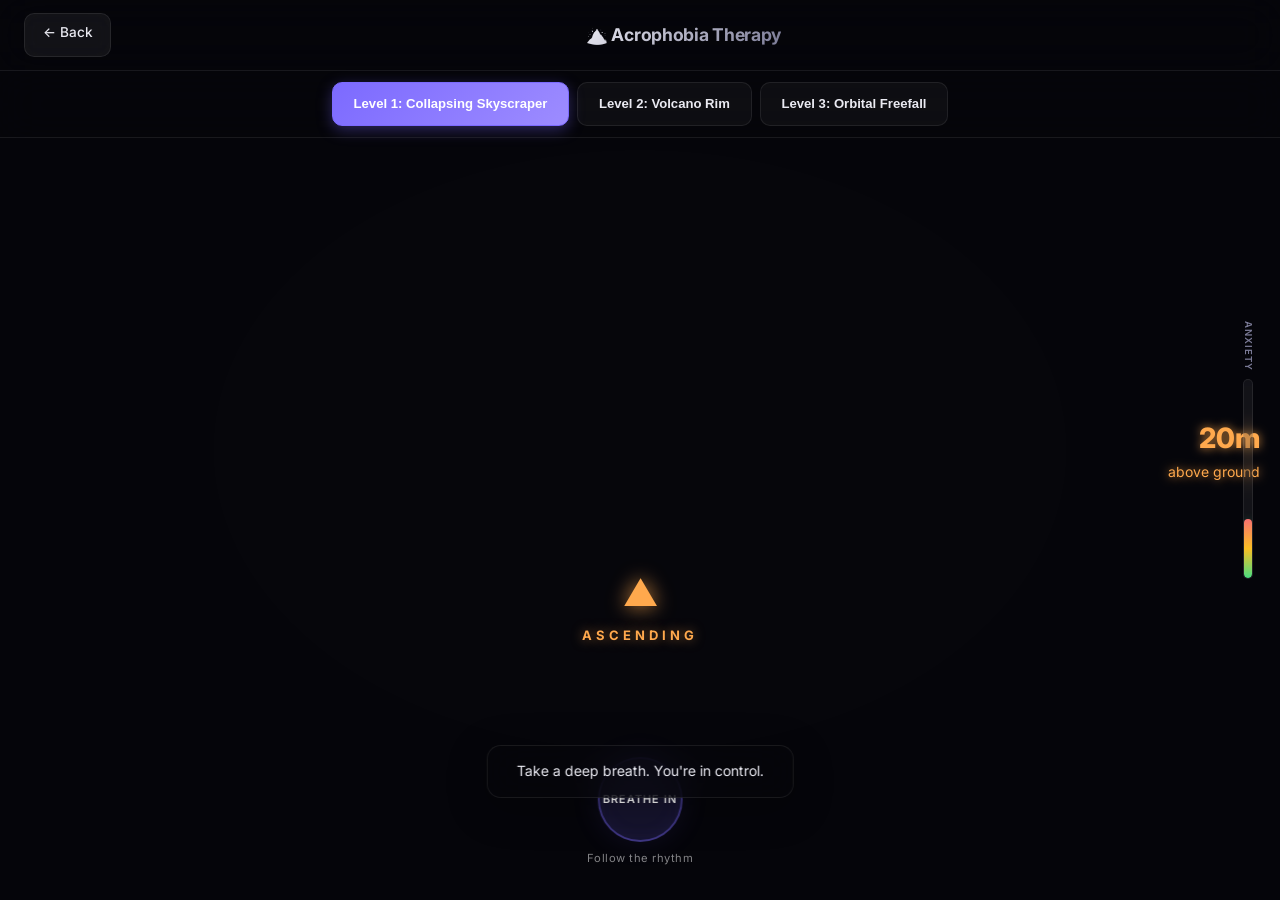
==== commit 87588f38: "Add ground-to-sky lift animation in acrophobia scene" ====
--- a/acrophobia.html
+++ b/acrophobia.html
@@ -13,12 +13,17 @@
     #wind-overlay{position:fixed;top:0;left:0;width:100%;height:100%;pointer-events:none;z-index:50;opacity:0;transition:opacity 1s}
     #vertigo-overlay{position:fixed;top:0;left:0;width:100%;height:100%;pointer-events:none;z-index:49;opacity:0;transition:opacity 2s;background:radial-gradient(ellipse at center,transparent 30%,rgba(0,0,0,0.5) 100%)}
     @keyframes screenShake{0%{transform:translate(0,0)}25%{transform:translate(-3px,2px)}50%{transform:translate(2px,-3px)}75%{transform:translate(-2px,3px)}100%{transform:translate(0,0)}}
+    #lift-overlay{position:fixed;bottom:28%;left:50%;transform:translateX(-50%);z-index:52;pointer-events:none;text-align:center;transition:opacity 0.5s;opacity:0}
+    #lift-overlay .lift-arrow{color:#ffa94d;font-size:36px;display:block;animation:liftPulse 1s ease-in-out infinite;text-shadow:0 0 20px rgba(255,169,77,0.8)}
+    #lift-overlay .lift-text{color:#ffa94d;font-family:Inter,sans-serif;font-size:13px;font-weight:700;letter-spacing:4px;text-shadow:0 0 12px rgba(255,169,77,0.6)}
+    @keyframes liftPulse{0%,100%{transform:translateY(4px);opacity:0.3}50%{transform:translateY(-4px);opacity:1}}
   </style>
 </head>
 <body>
   <div id="height-indicator"><span class="height-val" id="alt-display">300m</span>above ground</div>
   <div id="wind-overlay"></div>
   <div id="vertigo-overlay"></div>
+  <div id="lift-overlay"><span class="lift-arrow">▲</span><span class="lift-text">ASCENDING</span></div>
   <div class="scene-ui">
     <div class="scene-header">
       <a href="index.html" class="back-btn">← Back</a>
@@ -162,6 +167,14 @@
         <a-box width="4" height="0.01" depth="0.01" material="color:#fff; opacity:0.2; transparent:true"></a-box>
       </a-entity>
 
+      <!-- Cloud layers encountered during ascent -->
+      <a-sphere position="-20 -180 -15" radius="22" material="color:#bbc; opacity:0.14; transparent:true; fog:false"></a-sphere>
+      <a-sphere position="15 -170 10" radius="18" material="color:#ccd; opacity:0.12; transparent:true; fog:false"></a-sphere>
+      <a-sphere position="5 -160 -20" radius="25" material="color:#aab; opacity:0.1; transparent:true; fog:false"></a-sphere>
+      <a-sphere position="-10 -100 12" radius="20" material="color:#dde; opacity:0.1; transparent:true; fog:false"></a-sphere>
+      <a-sphere position="18 -90 -10" radius="15" material="color:#bbc; opacity:0.08; transparent:true; fog:false"></a-sphere>
+      <a-sphere position="-25 -140 5" radius="16" material="color:#ccc; opacity:0.11; transparent:true; fog:false"></a-sphere>
+
       <a-text value="COLLAPSING SKYSCRAPER — 300m up.\nThe floor is cracking. Debris falls into the void.\nNo complete railing. The building groans and shifts.\nLook down through the hole in the floor." position="0 3.5 -6" align="center" color="#ffa94d" scale="0.55 0.55 0.55" face-camera></a-text>
     </a-entity>
 
@@ -259,6 +272,14 @@
       <a-entity animation="property:position; from:4 25 20; to:7 1 22; dur:11000; loop:true; easing:linear; delay:6000">
         <a-sphere radius="0.08" material="color:#444; opacity:0.3; transparent:true"></a-sphere>
       </a-entity>
+
+      <!-- Volcanic smoke/clouds encountered during ascent -->
+      <a-sphere position="-20 -320 18" radius="28" material="color:#443322; opacity:0.18; transparent:true; fog:false"></a-sphere>
+      <a-sphere position="15 -280 -12" radius="22" material="color:#554433; opacity:0.15; transparent:true; fog:false"></a-sphere>
+      <a-sphere position="5 -220 22" radius="25" material="color:#553322; opacity:0.16; transparent:true; fog:false"></a-sphere>
+      <a-sphere position="-12 -160 10" radius="20" material="color:#664433; opacity:0.12; transparent:true; fog:false"></a-sphere>
+      <a-sphere position="20 -100 -8" radius="18" material="color:#554422; opacity:0.13; transparent:true; fog:false"></a-sphere>
+      <a-sphere position="-8 -60 18" radius="22" material="color:#5a3a20; opacity:0.1; transparent:true; fog:false"></a-sphere>
 
       <a-text value="ACTIVE VOLCANO — 3,700m elevation.\nThe caldera drops 400m to molten lava below.\nThe ground shakes. Toxic fumes burn your lungs.\nRock crumbles at the edge. One wrong step..." position="0 4 14" align="center" color="#ff8844" scale="0.5 0.5 0.5" face-camera></a-text>
     </a-entity>
@@ -373,6 +394,22 @@
       <!-- Moon -->
       <a-sphere position="-150 60 -250" radius="12" material="color:#ddd; emissive:#aaa; emissiveIntensity:0.15; fog:false"></a-sphere>
 
+      <!-- Launch ground + atmosphere layers for ascent -->
+      <a-plane position="0 -155 0" rotation="-90 0 0" width="600" height="600" material="color:#2a4a2a; fog:false"></a-plane>
+      <a-plane position="0 -154.8 0" rotation="-90 0 0" width="24" height="24" material="color:#555; metalness:0.4; fog:false"></a-plane>
+      <!-- Low thick clouds -->
+      <a-sphere position="0 -120 0" radius="50" material="color:#aabbcc; opacity:0.14; transparent:true; fog:false"></a-sphere>
+      <a-sphere position="-35 -115 25" radius="40" material="color:#bbccdd; opacity:0.12; transparent:true; fog:false"></a-sphere>
+      <a-sphere position="30 -110 -20" radius="35" material="color:#aabbcc; opacity:0.1; transparent:true; fog:false"></a-sphere>
+      <!-- Mid-altitude clouds -->
+      <a-sphere position="20 -80 15" radius="45" material="color:#8899bb; opacity:0.1; transparent:true; fog:false"></a-sphere>
+      <a-sphere position="-25 -70 -15" radius="40" material="color:#99aacc; opacity:0.08; transparent:true; fog:false"></a-sphere>
+      <!-- High wispy clouds -->
+      <a-sphere position="0 -45 0" radius="35" material="color:#4466aa; opacity:0.06; transparent:true; fog:false"></a-sphere>
+      <a-sphere position="25 -30 -25" radius="28" material="color:#334488; opacity:0.05; transparent:true; fog:false"></a-sphere>
+      <!-- Near-space glow -->
+      <a-sphere position="0 -15 0" radius="20" material="color:#1a2255; opacity:0.04; transparent:true; fog:false"></a-sphere>
+
       <a-text value="DISINTEGRATING SPACE STATION — 400km above Earth.\nThe station is tearing apart. An empty suit drifts past.\nBelow is 400km of nothing. You are utterly alone.\nSparks fly. Oxygen is running out." position="0 3 -5" align="center" color="#ffa94d" scale="0.4 0.4 0.4" face-camera></a-text>
     </a-entity>
   </a-scene>
@@ -380,27 +417,124 @@
   <script src="shared.js"></script>
   <script>
     var altitudes = { 1: '300m', 2: '3,700m', 3: '400km' };
+    var liftAnim = null;
+    var currentLevel = 0;
+
     function setLevel(num) {
+      if (liftAnim) { cancelAnimationFrame(liftAnim); liftAnim = null; }
+      currentLevel = num;
+
       document.getElementById('level1').setAttribute('visible', num === 1);
       document.getElementById('level2').setAttribute('visible', num === 2);
       document.getElementById('level3').setAttribute('visible', num === 3);
+      document.querySelectorAll('.level-btn').forEach(function(btn, i) {
+        btn.classList.toggle('active', i === num - 1);
+      });
+
       var rig = document.getElementById('rig');
       var scene = document.getElementById('vrscene');
       var wind = document.getElementById('wind-overlay');
       var vertigo = document.getElementById('vertigo-overlay');
-      if (num === 1) { rig.setAttribute('position','0 1.6 5'); scene.setAttribute('fog','type:linear; color:#8899aa; near:80; far:600'); wind.style.opacity='0.35'; vertigo.style.opacity='0.25'; }
-      if (num === 2) { rig.setAttribute('position','0 1.6 20'); scene.setAttribute('fog','type:linear; color:#1a0800; near:50; far:400'); wind.style.opacity='0.5'; vertigo.style.opacity='0.5'; }
-      if (num === 3) { rig.setAttribute('position','0 1.6 0'); scene.setAttribute('fog','type:linear; color:#000002; near:200; far:8000'); wind.style.opacity='0'; vertigo.style.opacity='0.7'; }
-      document.getElementById('alt-display').textContent = altitudes[num];
-      document.querySelectorAll('.level-btn').forEach(function(btn, i) { btn.classList.toggle('active', i === num - 1); });
-      showComfortMessage();
+      var altDisplay = document.getElementById('alt-display');
+      var liftEl = document.getElementById('lift-overlay');
+
+      // Lift configs: camera starts at ground, rises to destination
+      var configs = {
+        1: { startY:-298, endY:1.6, startZ:16, endZ:5, maxAlt:300, unit:'m', dur:7000, endWind:0.35, endVertigo:0.25 },
+        2: { startY:-350, endY:1.6, startZ:20, endZ:20, maxAlt:3700, unit:'m', dur:9000, endWind:0.5, endVertigo:0.5 },
+        3: { startY:-150, endY:1.6, startZ:0, endZ:0, maxAlt:400, unit:'km', dur:14000, endWind:0, endVertigo:0.7 }
+      };
+      var c = configs[num];
+
+      // Start at ground level
+      rig.setAttribute('position', '0 ' + c.startY + ' ' + c.startZ);
+      wind.style.opacity = '0';
+      vertigo.style.opacity = '0';
+      altDisplay.textContent = '0m';
+      liftEl.style.opacity = '1';
+
+      // Ground-level fog
+      if (num === 1) scene.setAttribute('fog', 'type:linear; color:#aabbcc; near:5; far:120');
+      if (num === 2) scene.setAttribute('fog', 'type:linear; color:#2a3a2a; near:5; far:150');
+      if (num === 3) scene.setAttribute('fog', 'type:linear; color:#6699bb; near:8; far:120');
+
+      var startTime = performance.now();
+
+      function step(now) {
+        var t = Math.min((now - startTime) / c.dur, 1);
+        // easeInOutCubic: slow takeoff, fast middle, gentle arrival
+        var e = t < 0.5 ? 4*t*t*t : 1 - Math.pow(-2*t+2, 3) / 2;
+
+        // Interpolate position
+        var y = c.startY + (c.endY - c.startY) * e;
+        var z = c.startZ + (c.endZ - c.startZ) * e;
+        rig.setAttribute('position', '0 ' + y.toFixed(2) + ' ' + z.toFixed(2));
+
+        // Live altitude counter
+        var alt = c.maxAlt * e;
+        if (c.unit === 'km') {
+          altDisplay.textContent = alt < 1 ? Math.round(alt * 1000).toLocaleString() + 'm' : alt.toFixed(1) + 'km';
+        } else {
+          altDisplay.textContent = Math.round(alt).toLocaleString() + 'm';
+        }
+
+        // Progressive wind & vertigo
+        wind.style.opacity = (c.endWind * e).toFixed(3);
+        vertigo.style.opacity = (c.endVertigo * e).toFixed(3);
+
+        // Level 1: fog clears as you rise above city haze
+        if (num === 1) {
+          var fogNear = 5 + 75 * e, fogFar = 120 + 480 * e;
+          scene.setAttribute('fog', 'type:linear; color:#8899aa; near:' + fogNear.toFixed(0) + '; far:' + fogFar.toFixed(0));
+        }
+        // Level 2: fog transitions from green mountain to volcanic red
+        if (num === 2) {
+          var r2 = Math.round(42 - 16*e), g2 = Math.round(58 - 50*e), b2 = Math.round(42 - 42*e);
+          scene.setAttribute('fog', 'type:linear; color:rgb('+r2+','+g2+','+b2+'); near:'+(5+45*e).toFixed(0)+'; far:'+(150+250*e).toFixed(0));
+        }
+        // Level 3: sky transitions blue → dark → space
+        if (num === 3) {
+          var sky3 = document.querySelector('#level3 a-sky');
+          if (t < 0.15) sky3.setAttribute('color', '#6699cc');
+          else if (t < 0.3) sky3.setAttribute('color', '#3366aa');
+          else if (t < 0.45) sky3.setAttribute('color', '#1a3377');
+          else if (t < 0.6) sky3.setAttribute('color', '#0a1a44');
+          else if (t < 0.75) sky3.setAttribute('color', '#050a22');
+          else sky3.setAttribute('color', '#000002');
+          scene.setAttribute('fog','type:linear; color:#000005; near:'+(8+192*e).toFixed(0)+'; far:'+(120+7880*e).toFixed(0));
+        }
+
+        // Fade out ascending indicator near end
+        if (t > 0.85) liftEl.style.opacity = ((1 - t) / 0.15).toFixed(3);
+
+        if (t < 1) {
+          liftAnim = requestAnimationFrame(step);
+        } else {
+          // Arrived at destination
+          liftAnim = null;
+          liftEl.style.opacity = '0';
+          altDisplay.textContent = altitudes[num];
+          if (num === 1) scene.setAttribute('fog','type:linear; color:#8899aa; near:80; far:600');
+          if (num === 2) scene.setAttribute('fog','type:linear; color:#1a0800; near:50; far:400');
+          if (num === 3) scene.setAttribute('fog','type:linear; color:#000002; near:200; far:8000');
+          showComfortMessage();
+        }
+      }
+
+      liftAnim = requestAnimationFrame(step);
     }
-    setInterval(function() {
-      if (document.getElementById('level1').getAttribute('visible')) {
-        document.getElementById('vertigo-overlay').style.animation = 'screenShake 0.6s ease';
-        setTimeout(function() { document.getElementById('vertigo-overlay').style.animation = ''; }, 600);
-      }
-    }, 7000 + Math.random() * 5000);
+
+    // Periodic building shake for Level 1 (only after arrival)
+    (function shakeLoop() {
+      setTimeout(function() {
+        if (currentLevel === 1 && !liftAnim) {
+          document.getElementById('vertigo-overlay').style.animation = 'screenShake 0.6s ease';
+          setTimeout(function() { document.getElementById('vertigo-overlay').style.animation = ''; }, 600);
+        }
+        shakeLoop();
+      }, 7000 + Math.random() * 5000);
+    })();
+
     window.addEventListener('load', function() { initPhobiaScene(); initVRPhobiaApp(); setLevel(1); });
   </script>
 </body>
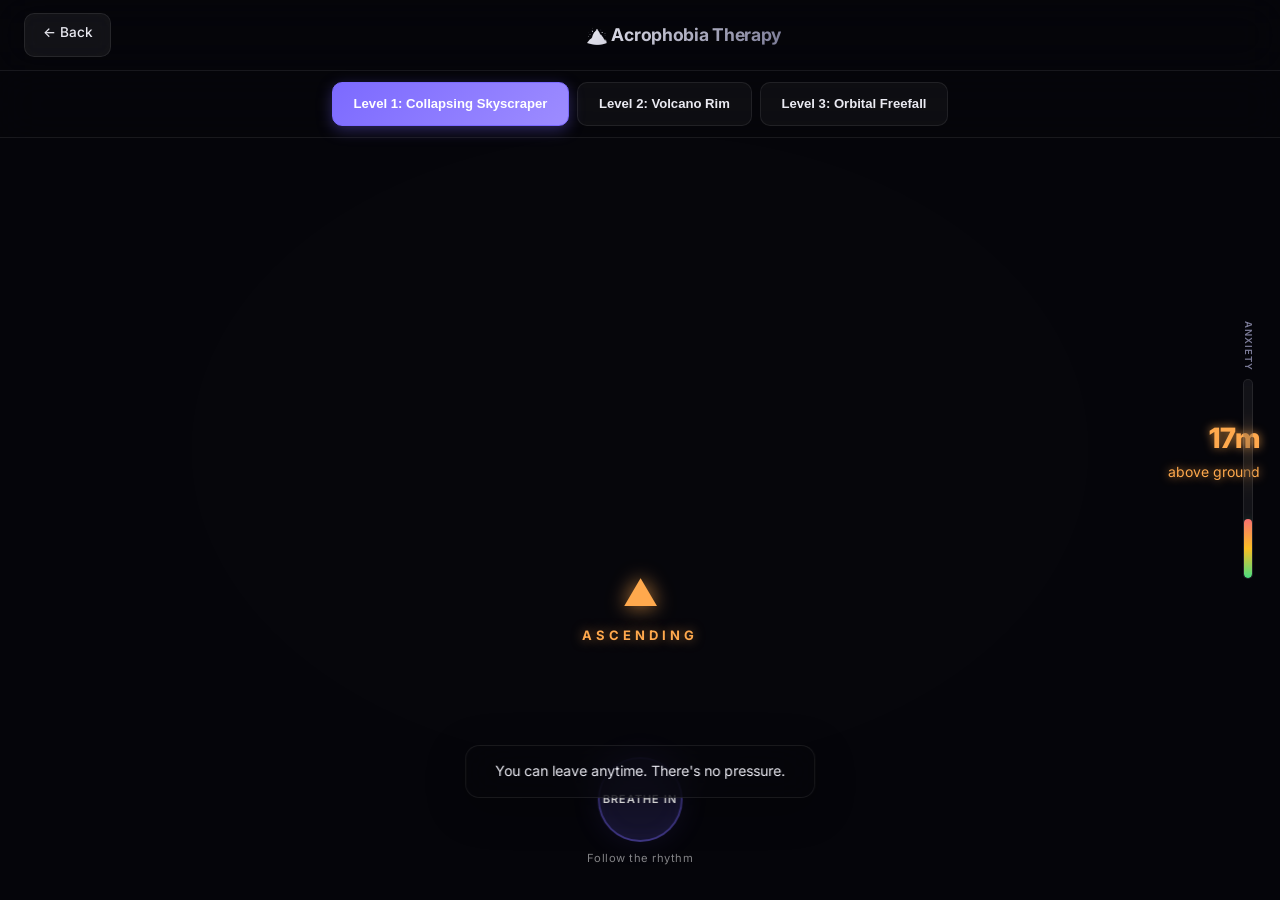
==== commit c924f99c: "Add falling system to acrophobia + audience crowd to social anxiety" ====
--- a/acrophobia.html
+++ b/acrophobia.html
@@ -17,6 +17,10 @@
     #lift-overlay .lift-arrow{color:#ffa94d;font-size:36px;display:block;animation:liftPulse 1s ease-in-out infinite;text-shadow:0 0 20px rgba(255,169,77,0.8)}
     #lift-overlay .lift-text{color:#ffa94d;font-family:Inter,sans-serif;font-size:13px;font-weight:700;letter-spacing:4px;text-shadow:0 0 12px rgba(255,169,77,0.6)}
     @keyframes liftPulse{0%,100%{transform:translateY(4px);opacity:0.3}50%{transform:translateY(-4px);opacity:1}}
+    #fall-overlay{position:fixed;top:0;left:0;width:100%;height:100%;z-index:60;pointer-events:none;opacity:0;transition:opacity 0.2s;background:linear-gradient(to bottom,rgba(255,0,0,0.15),rgba(0,0,0,0.8))}
+    #fall-overlay .fall-text{position:absolute;top:40%;left:50%;transform:translate(-50%,-50%);color:#ff3333;font-family:Inter,sans-serif;font-size:42px;font-weight:900;letter-spacing:8px;text-shadow:0 0 30px rgba(255,0,0,0.7);animation:fallPulse 0.3s ease-in-out infinite}
+    #fall-overlay .fall-alt{position:absolute;top:55%;left:50%;transform:translateX(-50%);color:#ffa94d;font-family:Inter,sans-serif;font-size:20px;font-weight:700;letter-spacing:3px;text-shadow:0 0 12px rgba(255,169,77,0.8)}
+    @keyframes fallPulse{0%,100%{opacity:1;transform:translate(-50%,-50%) scale(1)}50%{opacity:0.6;transform:translate(-50%,-50%) scale(1.05)}}
   </style>
 </head>
 <body>
@@ -24,6 +28,7 @@
   <div id="wind-overlay"></div>
   <div id="vertigo-overlay"></div>
   <div id="lift-overlay"><span class="lift-arrow">▲</span><span class="lift-text">ASCENDING</span></div>
+  <div id="fall-overlay"><div class="fall-text">FALLING</div><div class="fall-alt" id="fall-alt">300m</div></div>
   <div class="scene-ui">
     <div class="scene-header">
       <a href="index.html" class="back-btn">← Back</a>
@@ -524,10 +529,100 @@
       liftAnim = requestAnimationFrame(step);
     }
 
+    // ===== FALLING SYSTEM =====
+    var isFalling = false;
+    var fallAnim = null;
+    var platformBounds = {
+      1: { minX:-13.5, maxX:13.5, minZ:-13.5, maxZ:13.5, groundY:-300, label:'300m' },
+      2: { minX:-7, maxX:9, minZ:13, maxZ:24, groundY:-900, label:'3,700m' },
+      3: { minX:-5.5, maxX:5.5, minZ:-7.5, maxZ:7.5, groundY:-6771, label:'400km' }
+    };
+
+    function triggerFall() {
+      if (isFalling || liftAnim) return;
+      isFalling = true;
+      var rig = document.getElementById('rig');
+      var fallEl = document.getElementById('fall-overlay');
+      var fallAltEl = document.getElementById('fall-alt');
+      var altDisplay = document.getElementById('alt-display');
+      var wind = document.getElementById('wind-overlay');
+      var vertigo = document.getElementById('vertigo-overlay');
+      var bounds = platformBounds[currentLevel];
+      fallEl.style.opacity = '1';
+      wind.style.opacity = '0.8';
+      vertigo.style.opacity = '0.9';
+
+      var pos = rig.getAttribute('position');
+      var startY = pos.y;
+      var startX = pos.x;
+      var startZ = pos.z;
+      var totalDrop = startY - bounds.groundY;
+      var fallDur = currentLevel === 3 ? 12000 : (currentLevel === 2 ? 8000 : 5000);
+      var startTime = performance.now();
+
+      function fallStep(now) {
+        var t = Math.min((now - startTime) / fallDur, 1);
+        // easeInQuad: accelerating fall (gravity)
+        var e = t * t;
+        var y = startY - totalDrop * e;
+        // slight drift
+        var x = startX + Math.sin(t * 8) * 0.3;
+        var z = startZ + Math.cos(t * 6) * 0.2;
+        rig.setAttribute('position', x.toFixed(2) + ' ' + y.toFixed(2) + ' ' + z.toFixed(2));
+
+        // Live altitude counter (decreasing)
+        var remainAlt;
+        if (currentLevel === 3) {
+          var km = (1 - e) * 400;
+          fallAltEl.textContent = km > 1 ? km.toFixed(1) + 'km' : Math.round(km*1000) + 'm';
+          altDisplay.textContent = fallAltEl.textContent;
+        } else {
+          var maxM = currentLevel === 1 ? 300 : 3700;
+          remainAlt = Math.round(maxM * (1 - e));
+          fallAltEl.textContent = remainAlt.toLocaleString() + 'm';
+          altDisplay.textContent = fallAltEl.textContent;
+        }
+
+        // Screen shake intensifies
+        if (Math.random() < 0.3) {
+          vertigo.style.animation = 'screenShake 0.15s ease';
+          setTimeout(function(){ vertigo.style.animation = ''; }, 150);
+        }
+
+        if (t < 1) {
+          fallAnim = requestAnimationFrame(fallStep);
+        } else {
+          // Impact — flash red then reset
+          fallEl.style.background = 'rgba(200,0,0,0.6)';
+          vertigo.style.opacity = '1';
+          setTimeout(function() {
+            fallEl.style.opacity = '0';
+            fallEl.style.background = '';
+            isFalling = false;
+            fallAnim = null;
+            // Reset — re-lift from ground
+            setLevel(currentLevel);
+          }, 1800);
+        }
+      }
+      fallAnim = requestAnimationFrame(fallStep);
+    }
+
+    // Edge detection loop — runs every 200ms after lift completes
+    setInterval(function() {
+      if (isFalling || liftAnim || !currentLevel) return;
+      var rig = document.getElementById('rig');
+      var pos = rig.getAttribute('position');
+      var b = platformBounds[currentLevel];
+      if (pos.x < b.minX || pos.x > b.maxX || pos.z < b.minZ || pos.z > b.maxZ) {
+        triggerFall();
+      }
+    }, 200);
+
     // Periodic building shake for Level 1 (only after arrival)
     (function shakeLoop() {
       setTimeout(function() {
-        if (currentLevel === 1 && !liftAnim) {
+        if (currentLevel === 1 && !liftAnim && !isFalling) {
           document.getElementById('vertigo-overlay').style.animation = 'screenShake 0.6s ease';
           setTimeout(function() { document.getElementById('vertigo-overlay').style.animation = ''; }, 600);
         }
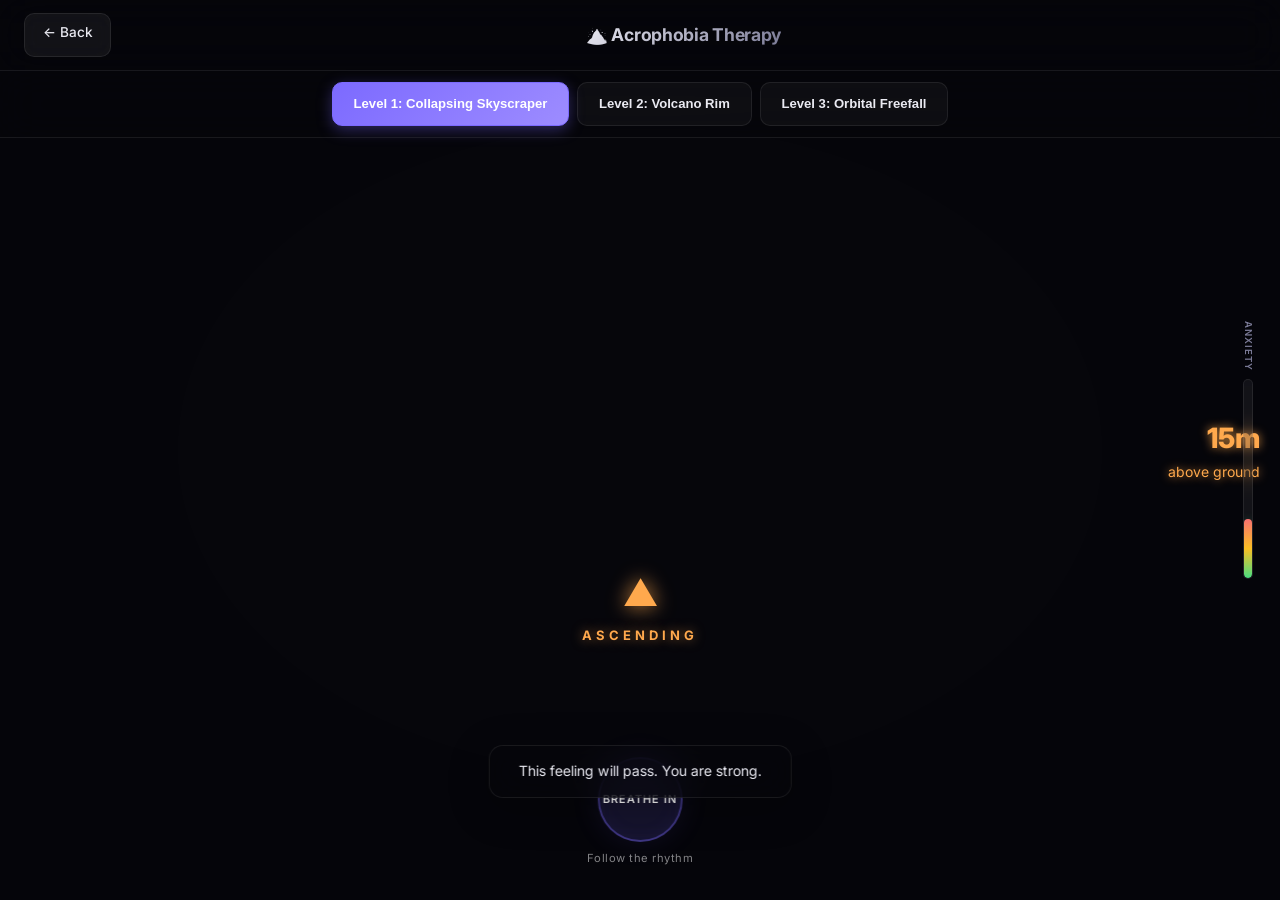
==== commit f536866d: "Fix falling: use camera world position for edge detection + add Try Again button" ====
--- a/acrophobia.html
+++ b/acrophobia.html
@@ -21,6 +21,9 @@
     #fall-overlay .fall-text{position:absolute;top:40%;left:50%;transform:translate(-50%,-50%);color:#ff3333;font-family:Inter,sans-serif;font-size:42px;font-weight:900;letter-spacing:8px;text-shadow:0 0 30px rgba(255,0,0,0.7);animation:fallPulse 0.3s ease-in-out infinite}
     #fall-overlay .fall-alt{position:absolute;top:55%;left:50%;transform:translateX(-50%);color:#ffa94d;font-family:Inter,sans-serif;font-size:20px;font-weight:700;letter-spacing:3px;text-shadow:0 0 12px rgba(255,169,77,0.8)}
     @keyframes fallPulse{0%,100%{opacity:1;transform:translate(-50%,-50%) scale(1)}50%{opacity:0.6;transform:translate(-50%,-50%) scale(1.05)}}
+    #fall-overlay .try-again{position:absolute;top:68%;left:50%;transform:translateX(-50%);padding:14px 40px;background:rgba(255,60,60,0.8);color:#fff;font-family:Inter,sans-serif;font-size:16px;font-weight:700;letter-spacing:3px;border:2px solid #ff6666;border-radius:8px;cursor:pointer;pointer-events:auto;opacity:0;transition:opacity 0.5s;text-shadow:0 0 8px rgba(255,0,0,0.6);animation:none}
+    #fall-overlay .try-again:hover{background:rgba(255,80,80,1);transform:translateX(-50%) scale(1.05)}
+    #fall-overlay .try-again.show{opacity:1;animation:fallPulse 1.5s ease-in-out infinite}
   </style>
 </head>
 <body>
@@ -28,7 +31,7 @@
   <div id="wind-overlay"></div>
   <div id="vertigo-overlay"></div>
   <div id="lift-overlay"><span class="lift-arrow">▲</span><span class="lift-text">ASCENDING</span></div>
-  <div id="fall-overlay"><div class="fall-text">FALLING</div><div class="fall-alt" id="fall-alt">300m</div></div>
+  <div id="fall-overlay"><div class="fall-text">FALLING</div><div class="fall-alt" id="fall-alt">300m</div><button class="try-again" id="try-again-btn" onclick="retryLevel()">TRY AGAIN</button></div>
   <div class="scene-ui">
     <div class="scene-header">
       <a href="index.html" class="back-btn">← Back</a>
@@ -427,6 +430,8 @@
 
     function setLevel(num) {
       if (liftAnim) { cancelAnimationFrame(liftAnim); liftAnim = null; }
+      if (fallAnim) { cancelAnimationFrame(fallAnim); fallAnim = null; }
+      isFalling = false;
       currentLevel = num;
 
       document.getElementById('level1').setAttribute('visible', num === 1);
@@ -437,11 +442,22 @@
       });
 
       var rig = document.getElementById('rig');
+      var cam = document.querySelector('a-camera');
       var scene = document.getElementById('vrscene');
       var wind = document.getElementById('wind-overlay');
       var vertigo = document.getElementById('vertigo-overlay');
       var altDisplay = document.getElementById('alt-display');
       var liftEl = document.getElementById('lift-overlay');
+      var fallEl = document.getElementById('fall-overlay');
+      var tryBtn = document.getElementById('try-again-btn');
+
+      // Hide fall overlay and try-again button
+      fallEl.style.opacity = '0';
+      fallEl.style.background = '';
+      tryBtn.classList.remove('show');
+
+      // Reset camera local position (wasd-controls moves camera, not rig)
+      cam.setAttribute('position', '0 0 0');
 
       // Lift configs: camera starts at ground, rises to destination
       var configs = {
@@ -538,24 +554,45 @@
       3: { minX:-5.5, maxX:5.5, minZ:-7.5, maxZ:7.5, groundY:-6771, label:'400km' }
     };
 
+    function retryLevel() {
+      setLevel(currentLevel);
+    }
+
+    function getCameraWorldPos() {
+      var cam = document.querySelector('a-camera');
+      var wp = new THREE.Vector3();
+      cam.object3D.getWorldPosition(wp);
+      return wp;
+    }
+
     function triggerFall() {
       if (isFalling || liftAnim) return;
       isFalling = true;
       var rig = document.getElementById('rig');
+      var cam = document.querySelector('a-camera');
       var fallEl = document.getElementById('fall-overlay');
       var fallAltEl = document.getElementById('fall-alt');
       var altDisplay = document.getElementById('alt-display');
       var wind = document.getElementById('wind-overlay');
       var vertigo = document.getElementById('vertigo-overlay');
+      var tryBtn = document.getElementById('try-again-btn');
       var bounds = platformBounds[currentLevel];
       fallEl.style.opacity = '1';
+      fallEl.style.background = 'linear-gradient(to bottom,rgba(255,0,0,0.15),rgba(0,0,0,0.8))';
       wind.style.opacity = '0.8';
       vertigo.style.opacity = '0.9';
-
-      var pos = rig.getAttribute('position');
-      var startY = pos.y;
-      var startX = pos.x;
-      var startZ = pos.z;
+      tryBtn.classList.remove('show');
+
+      // Get camera world position for accurate start
+      var worldPos = getCameraWorldPos();
+      var startY = worldPos.y;
+      var startX = worldPos.x;
+      var startZ = worldPos.z;
+
+      // Reset camera local offset and teleport rig to camera's world position
+      cam.setAttribute('position', '0 0 0');
+      rig.setAttribute('position', startX.toFixed(2) + ' ' + startY.toFixed(2) + ' ' + startZ.toFixed(2));
+
       var totalDrop = startY - bounds.groundY;
       var fallDur = currentLevel === 3 ? 12000 : (currentLevel === 2 ? 8000 : 5000);
       var startTime = performance.now();
@@ -592,29 +629,27 @@
         if (t < 1) {
           fallAnim = requestAnimationFrame(fallStep);
         } else {
-          // Impact — flash red then reset
-          fallEl.style.background = 'rgba(200,0,0,0.6)';
+          // Impact — flash red, show try again
+          fallEl.style.background = 'rgba(200,0,0,0.7)';
           vertigo.style.opacity = '1';
+          fallAltEl.textContent = 'IMPACT';
+          altDisplay.textContent = '0m';
+          fallAnim = null;
+          // Show Try Again button after 1 second
           setTimeout(function() {
-            fallEl.style.opacity = '0';
-            fallEl.style.background = '';
-            isFalling = false;
-            fallAnim = null;
-            // Reset — re-lift from ground
-            setLevel(currentLevel);
-          }, 1800);
+            tryBtn.classList.add('show');
+          }, 1000);
         }
       }
       fallAnim = requestAnimationFrame(fallStep);
     }
 
-    // Edge detection loop — runs every 200ms after lift completes
+    // Edge detection loop — uses camera WORLD position (wasd moves camera, not rig)
     setInterval(function() {
       if (isFalling || liftAnim || !currentLevel) return;
-      var rig = document.getElementById('rig');
-      var pos = rig.getAttribute('position');
+      var wp = getCameraWorldPos();
       var b = platformBounds[currentLevel];
-      if (pos.x < b.minX || pos.x > b.maxX || pos.z < b.minZ || pos.z > b.maxZ) {
+      if (wp.x < b.minX || wp.x > b.maxX || wp.z < b.minZ || wp.z > b.maxZ) {
         triggerFall();
       }
     }, 200);
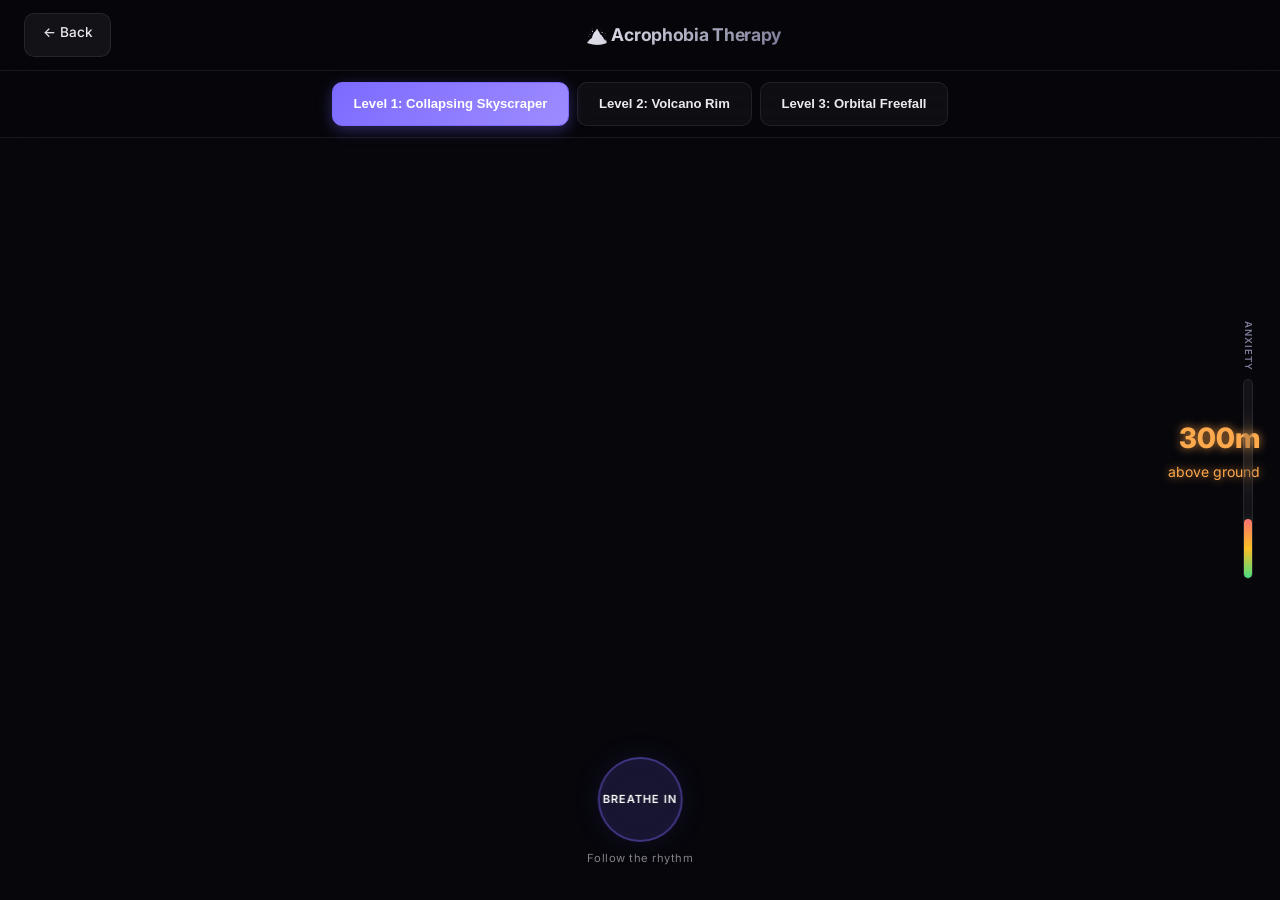
==== commit 924244ee: "feat: add Meta Quest thumbstick locomotion controls - Custom 'thumbstick-locomotion' component in sh" ====
--- a/acrophobia.html
+++ b/acrophobia.html
@@ -5,6 +5,7 @@
   <meta name="viewport" content="width=device-width, initial-scale=1.0">
   <title>Acrophobia — PhobiaVR</title>
   <script src="https://aframe.io/releases/1.4.2/aframe.min.js"></script>
+  <script src="shared.js"></script>
   <link rel="stylesheet" href="styles.css">
   <link href="https://fonts.googleapis.com/css2?family=Inter:wght@300;400;600;700&display=swap" rel="stylesheet">
   <style>
@@ -49,10 +50,12 @@
   <div class="comfort-msg" style="opacity:0;">You are safe here.</div>
 
   <a-scene id="vrscene" vr-mode-ui="enabled:true" renderer="antialias:true; colorManagement:true; physicallyCorrectLights:true; logarithmicDepthBuffer:true" fog="type:linear; color:#8899aa; near:80; far:600">
-    <a-entity id="rig" position="0 1.6 0">
+    <a-entity id="rig" position="0 1.6 0" thumbstick-locomotion="speed:5">
       <a-camera look-controls wasd-controls="acceleration:30">
         <a-cursor color="#ffa94d" fuse="false" raycaster="far:500"></a-cursor>
       </a-camera>
+      <a-entity id="left-hand" oculus-touch-controls="hand:left" laser-controls="hand:left"></a-entity>
+      <a-entity id="right-hand" oculus-touch-controls="hand:right" laser-controls="hand:right"></a-entity>
     </a-entity>
 
     <!-- ======= LEVEL 1: Collapsing Skyscraper 300m ======= -->
